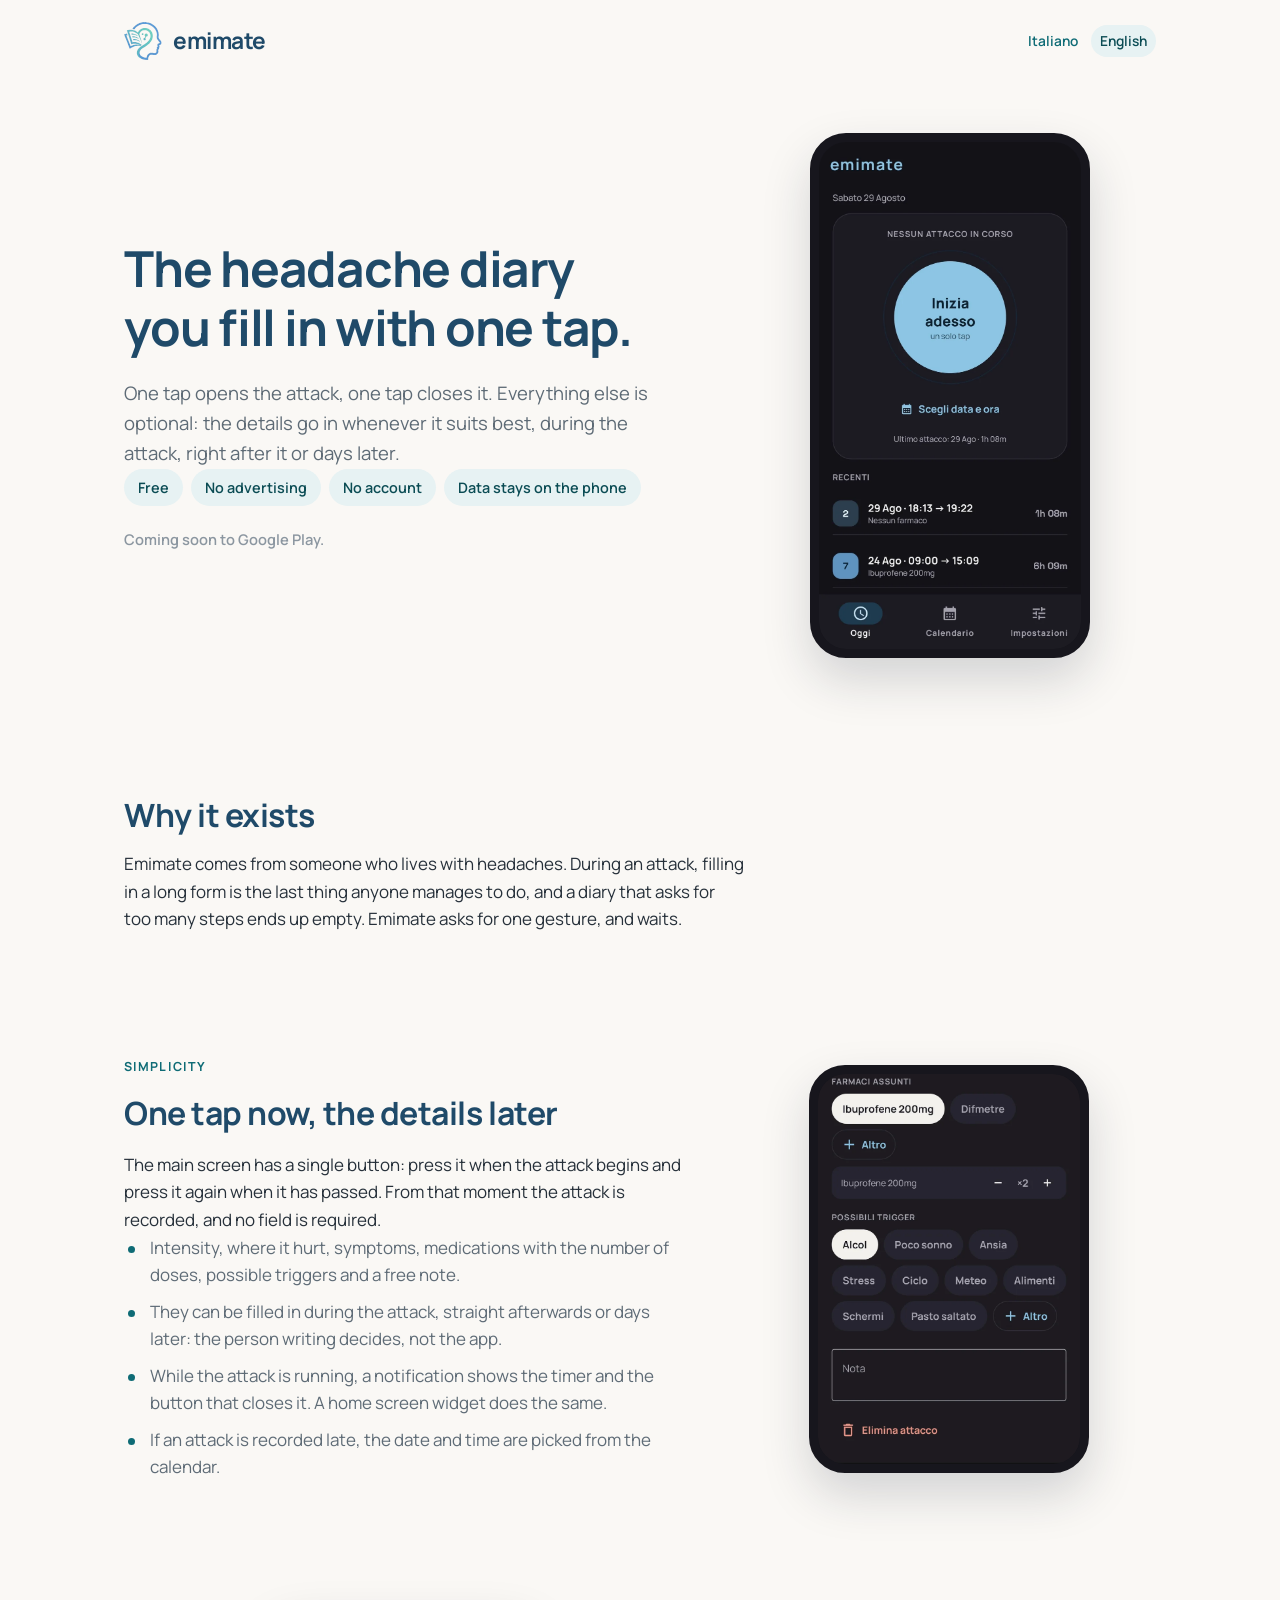
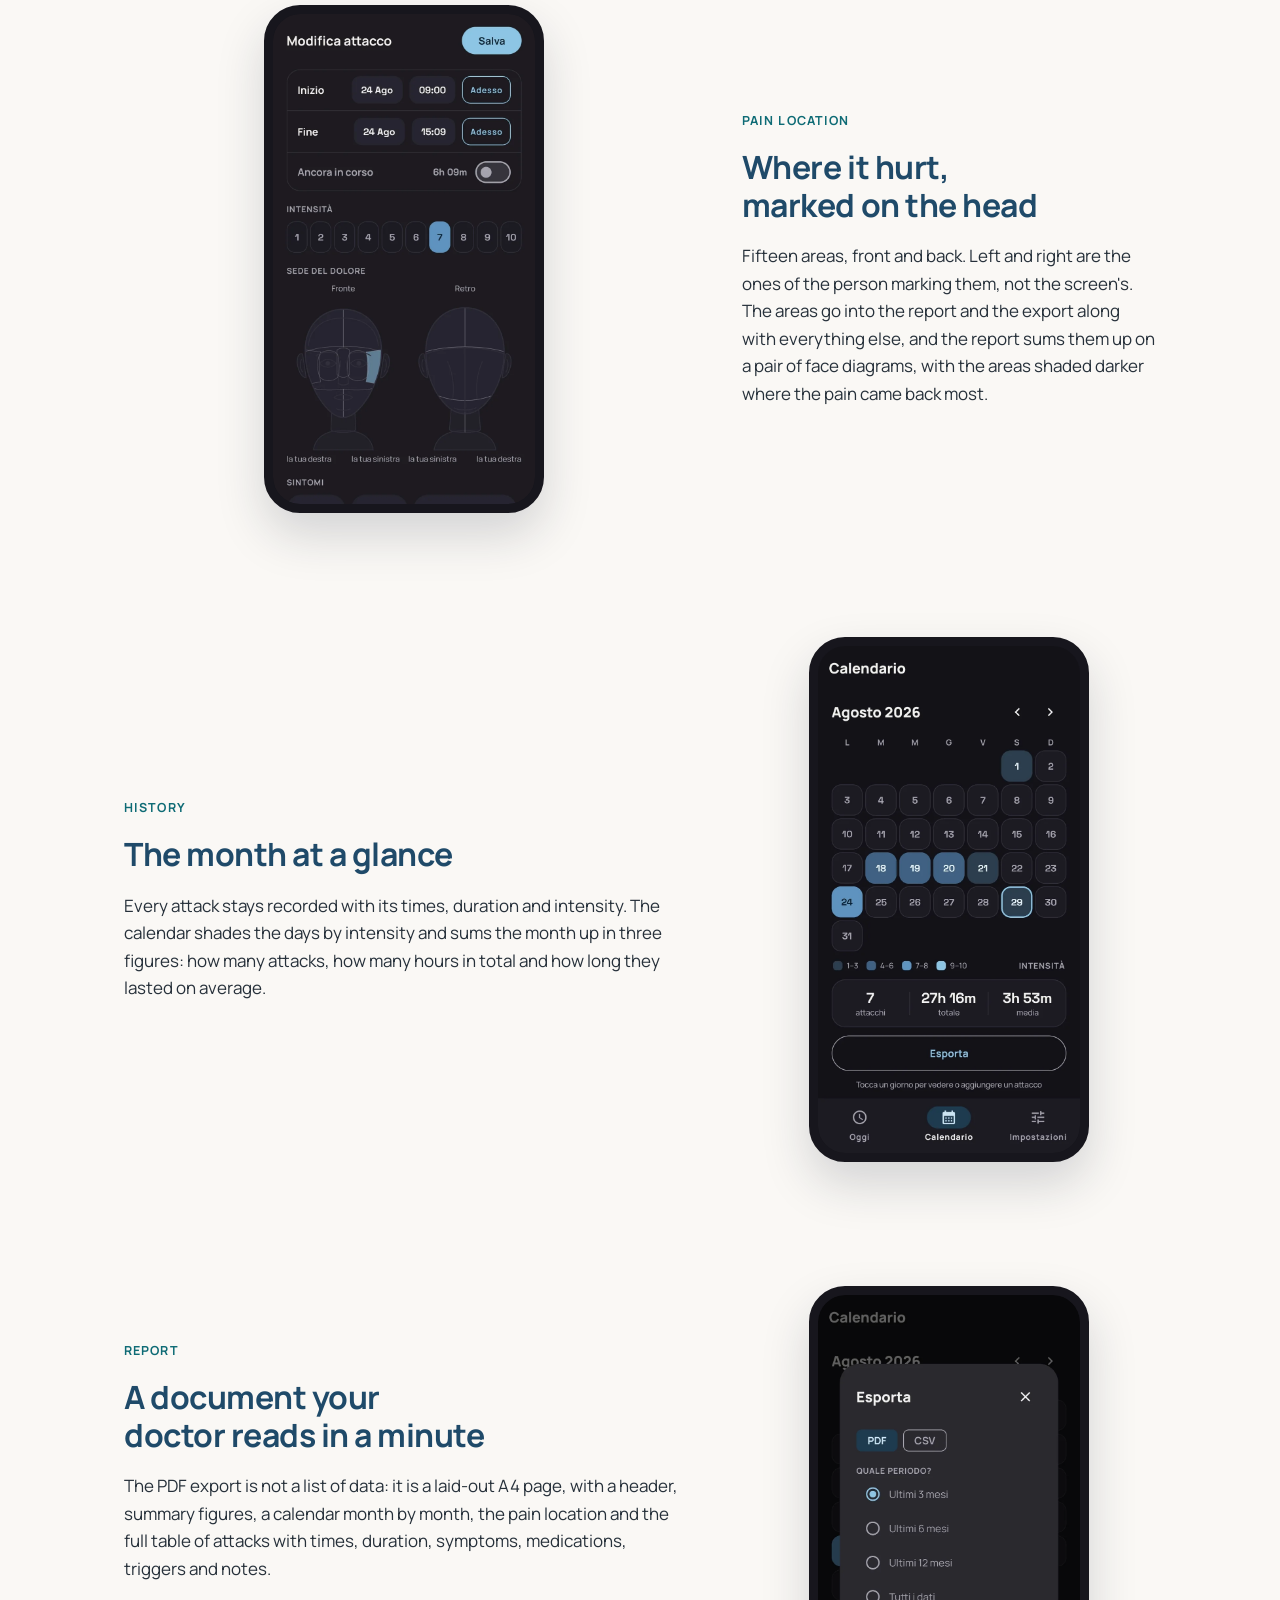
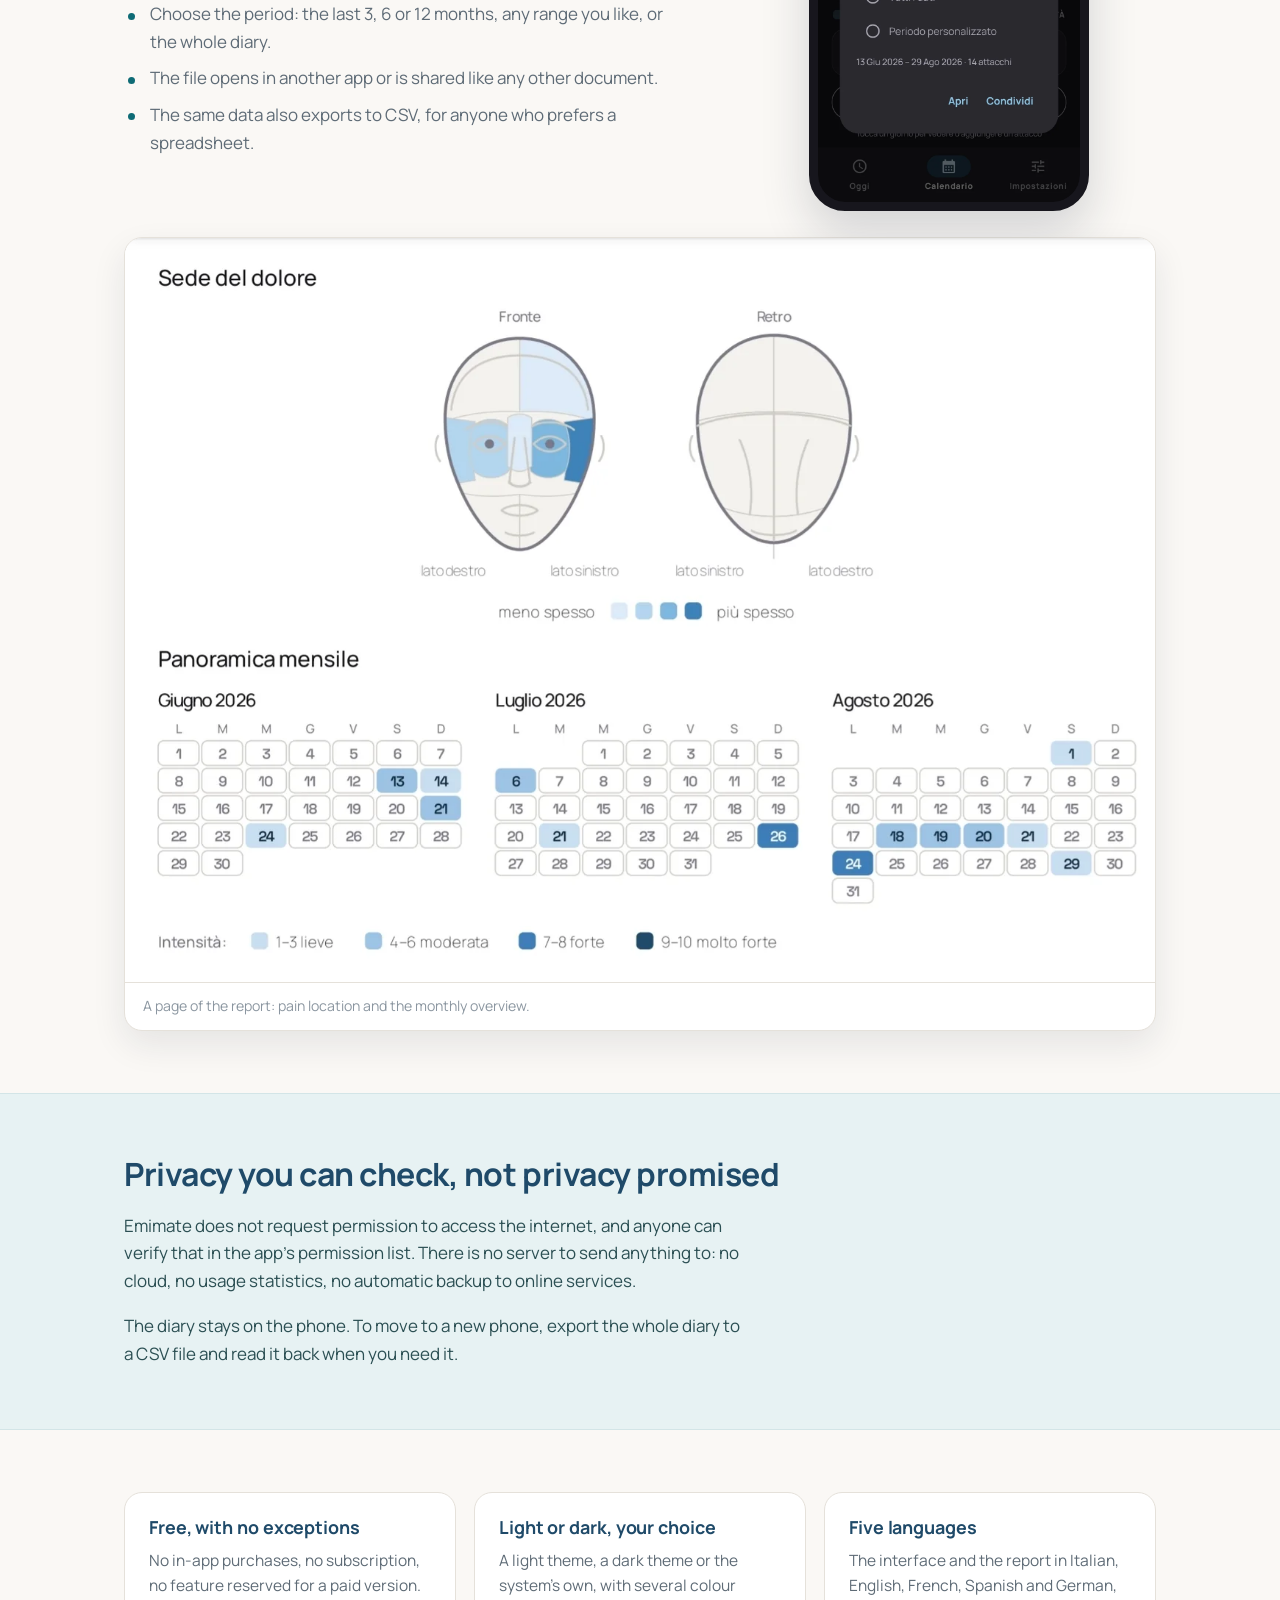
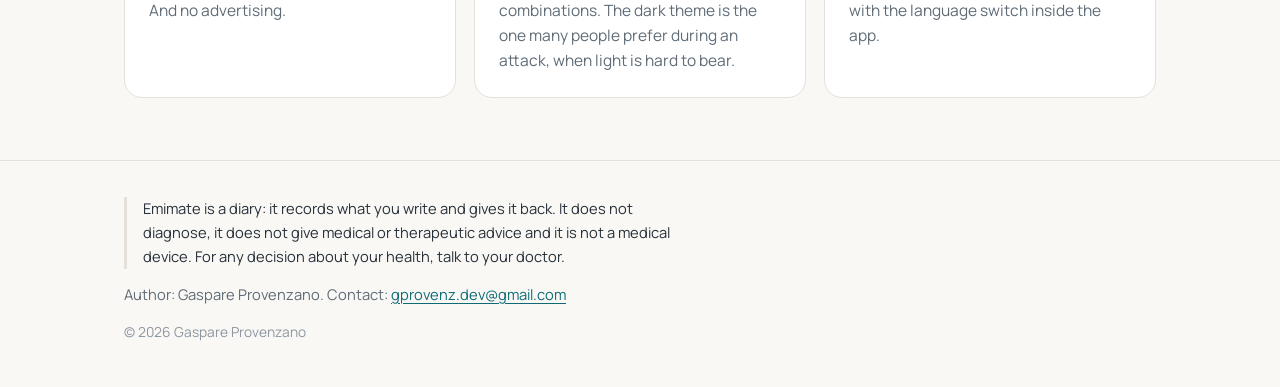
==== en/index.html @ 4ce2f466 "Replace the landing page with a site in two languages One page per language instead of one page carr" ====
<!doctype html>
<html lang="en">
<head>
<meta charset="utf-8">
<meta name="viewport" content="width=device-width, initial-scale=1">
<title>Emimate · Headache diary for Android</title>
<meta name="description" content="Emimate is a headache diary for Android: one tap opens the attack, one tap closes it. A PDF report for your doctor, data that stays on the phone, free and with no advertising.">
<link rel="canonical" href="./">
<link rel="alternate" hreflang="it" href="../">
<link rel="alternate" hreflang="en" href="./">
<link rel="alternate" hreflang="x-default" href="../">
<link rel="icon" href="../logo.svg" type="image/svg+xml">
<link rel="stylesheet" href="../assets/style.css">
<meta property="og:type" content="website">
<meta property="og:title" content="Emimate · Headache diary">
<meta property="og:description" content="One tap opens the attack, one tap closes it. A PDF report for your doctor, data that stays on the phone, free and with no advertising.">
<meta property="og:image" content="../assets/og.png">
<meta property="og:locale" content="en_US">
<meta name="twitter:card" content="summary_large_image">
</head>
<body>

<header class="masthead">
  <div class="wrap">
    <a class="brand" href="./">
      <img src="../logo.svg" alt="" width="38" height="38">
      <span>emimate</span>
    </a>
    <nav class="langs" aria-label="Language">
      <a href="../" hreflang="it">Italiano</a>
      <span aria-current="page">English</span>
    </nav>
  </div>
</header>

<main>

  <section class="hero">
    <div class="wrap">
      <div class="hero-copy">
        <h1>The headache diary you fill in with one tap.</h1>
        <p class="lede">One tap opens the attack, one tap closes it. Everything else is optional:
          the details go in whenever it suits best, during the attack, right after it or days
          later.</p>
        <ul class="claims">
          <li>Free</li>
          <li>No advertising</li>
          <li>No account</li>
          <li>Data stays on the phone</li>
        </ul>
        <p class="soon">Coming soon to Google Play.</p>
      </div>
      <div class="phone">
        <img src="../assets/screens/oggi.webp" width="800" height="1547"
             alt="The main screen of Emimate: a single button, Start now, with the recent attacks listed below it.">
      </div>
    </div>
  </section>

  <section class="plain">
    <div class="wrap">
      <h2>Why it exists</h2>
      <p>Emimate comes from someone who lives with headaches. During an attack, filling in a long
        form is the last thing anyone manages to do, and a diary that asks for too many steps ends
        up empty. Emimate asks for one gesture, and waits.</p>
    </div>
  </section>

  <section class="feature">
    <div class="wrap">
      <div class="feature-copy">
        <p class="eyebrow">Simplicity</p>
        <h2>One tap now, the details later</h2>
        <p>The main screen has a single button: press it when the attack begins and press it again
          when it has passed. From that moment the attack is recorded, and no field is
          required.</p>
        <ul class="points">
          <li>Intensity, where it hurt, symptoms, medications with the number of doses, possible
            triggers and a free note.</li>
          <li>They can be filled in during the attack, straight afterwards or days later: the
            person writing decides, not the app.</li>
          <li>While the attack is running, a notification shows the timer and the button that
            closes it. A home screen widget does the same.</li>
          <li>If an attack is recorded late, the date and time are picked from the calendar.</li>
        </ul>
      </div>
      <div class="phone">
        <img src="../assets/screens/dettagli.webp" width="800" height="1189"
             alt="An attack being edited: the medications taken with the number of doses, the possible triggers and the note field.">
      </div>
    </div>
  </section>

  <section class="feature mirrored">
    <div class="wrap">
      <div class="feature-copy">
        <p class="eyebrow">Pain location</p>
        <h2>Where it hurt, marked on the head</h2>
        <p>Fifteen areas, front and back. Left and right are the ones of the person marking them,
          not the screen's. The areas go into the report and the export along with everything
          else, and the report sums them up on a pair of face diagrams, with the areas shaded darker where the
          pain came back most.</p>
      </div>
      <div class="phone">
        <img src="../assets/screens/sede-dolore.webp" width="800" height="1498"
             alt="An attack being edited, with the intensity scale and the two face diagrams whose areas can be tapped.">
      </div>
    </div>
  </section>

  <section class="feature">
    <div class="wrap">
      <div class="feature-copy">
        <p class="eyebrow">History</p>
        <h2>The month at a glance</h2>
        <p>Every attack stays recorded with its times, duration and intensity. The calendar shades
          the days by intensity and sums the month up in three figures: how many attacks, how many
          hours in total and how long they lasted on average.</p>
      </div>
      <div class="phone">
        <img src="../assets/screens/calendario.webp" width="800" height="1547"
             alt="The monthly calendar in Emimate, with days shaded by intensity and the three summary figures for the month.">
      </div>
    </div>
  </section>

  <section class="report">
    <div class="wrap">
      <div class="split">
        <div class="report-copy">
          <p class="eyebrow">Report</p>
          <h2>A document your doctor reads in a minute</h2>
          <p>The PDF export is not a list of data: it is a laid-out A4 page, with a header,
            summary figures, a calendar month by month, the pain location and the full table of
            attacks with times, duration, symptoms, medications, triggers and notes.</p>
          <ul class="points">
            <li>Choose the period: the last 3, 6 or 12 months, any range you like, or the whole
              diary.</li>
            <li>The file opens in another app or is shared like any other document.</li>
            <li>The same data also exports to CSV, for anyone who prefers a spreadsheet.</li>
          </ul>
        </div>
        <div class="phone">
          <img src="../assets/screens/esporta.webp" width="800" height="1547"
               alt="The export dialog: PDF or CSV, the choice of period, and the commands to open or share the file.">
        </div>
      </div>
      <figure>
        <img src="../assets/screens/report.webp" width="1400" height="1012" loading="lazy"
             alt="A page of the PDF report: the two face diagrams showing where the pain was, and the monthly overview with days shaded by intensity.">
        <figcaption>A page of the report: pain location and the monthly overview.</figcaption>
      </figure>
    </div>
  </section>

  <section class="band">
    <div class="wrap">
      <h2>Privacy you can check, not privacy promised</h2>
      <p>Emimate does not request permission to access the internet, and anyone can verify that in
        the app's permission list. There is no server to send anything to: no cloud, no usage
        statistics, no automatic backup to online services.</p>
      <p>The diary stays on the phone. To move to a new phone, export the whole diary to a CSV
        file and read it back when you need it.</p>
    </div>
  </section>

  <section>
    <div class="wrap">
      <div class="cards">
        <article class="card">
          <h3>Free, with no exceptions</h3>
          <p>No in-app purchases, no subscription, no feature reserved for a paid version. And no
            advertising.</p>
        </article>
        <article class="card">
          <h3>Light or dark, your choice</h3>
          <p>A light theme, a dark theme or the system's own, with several colour
            combinations. The dark theme is the one many people prefer during an attack, when
            light is hard to bear.</p>
        </article>
        <article class="card">
          <h3>Five languages</h3>
          <p>The interface and the report in Italian, English, French, Spanish and German, with
            the language switch inside the app.</p>
        </article>
      </div>
    </div>
  </section>

</main>

<footer>
  <div class="wrap">
    <p class="disclaimer">Emimate is a diary: it records what you write and gives it back. It does
      not diagnose, it does not give medical or therapeutic advice and it is not a medical device. For any
      decision about your health, talk to your doctor.</p>
    <p>Author: Gaspare Provenzano. Contact:
      <a href="mailto:gprovenz.dev@gmail.com">gprovenz.dev@gmail.com</a></p>
    <p class="copyright">© 2026 Gaspare Provenzano</p>
  </div>
</footer>

</body>
</html>
---- assets/style.css ----
/*
 * Emimate promotional site.
 *
 * One stylesheet for both languages. No framework and no build step: the page is served as it
 * is written, and every byte it loads comes from this site. Manrope is self-hosted rather than
 * pulled from Google Fonts, because a page whose main claim is that nothing leaves the device
 * cannot hand every visitor's address to a third party to render its own headings.
 *
 * Colours are the app's own: the ink is sampled from the wordmark, the accent is the teal the
 * app uses for actions.
 */

@font-face {
  font-family: 'Manrope';
  src: url('manrope.woff2') format('woff2-variations');
  font-weight: 400 800;
  font-display: swap;
}

:root {
  color-scheme: light;

  --ink: #1f4a69;
  --text: #26303a;
  --muted: #5e6b76;
  --faint: #8b96a0;

  --accent: #0e6b75;
  --accent-deep: #0b4c54;
  --accent-tint: #e7f2f3;

  --bg: #faf8f5;
  --surface: #ffffff;
  --line: #e5e1da;

  --measure: 62ch;
  --page: 1080px;
  --radius: 18px;
}

*,
*::before,
*::after {
  box-sizing: border-box;
}

html {
  -webkit-text-size-adjust: 100%;
}

body {
  margin: 0;
  background: var(--bg);
  color: var(--text);
  font-family: 'Manrope', system-ui, -apple-system, 'Segoe UI', Roboto, sans-serif;
  font-size: 17px;
  line-height: 1.62;
  -webkit-font-smoothing: antialiased;
}

h1,
h2,
h3 {
  color: var(--ink);
  line-height: 1.18;
  letter-spacing: -0.015em;
  font-weight: 700;
  margin: 0;
  text-wrap: balance;
}

h1 {
  font-size: clamp(2rem, 1.35rem + 2.6vw, 3.1rem);
  letter-spacing: -0.025em;
}

h2 {
  font-size: clamp(1.5rem, 1.2rem + 1.2vw, 2rem);
}

h3 {
  font-size: 1.12rem;
  letter-spacing: -0.005em;
}

p {
  margin: 0;
  max-width: var(--measure);
}

a {
  color: var(--accent);
  text-underline-offset: 0.18em;
  text-decoration-thickness: from-font;
}

a:hover {
  color: var(--accent-deep);
}

:focus-visible {
  outline: 2px solid var(--accent);
  outline-offset: 3px;
  border-radius: 4px;
}

img {
  max-width: 100%;
  height: auto;
  display: block;
}

.wrap {
  width: 100%;
  max-width: var(--page);
  margin-inline: auto;
  padding-inline: 24px;
}

/* Header ------------------------------------------------------------------ */

.masthead {
  padding-block: 22px;
}

.masthead .wrap {
  display: flex;
  align-items: center;
  justify-content: space-between;
  gap: 16px;
}

.brand {
  display: flex;
  align-items: center;
  gap: 11px;
  text-decoration: none;
  color: var(--ink);
}

.brand img {
  width: 38px;
  height: 38px;
}

.brand span {
  font-size: 1.42rem;
  font-weight: 700;
  letter-spacing: -0.02em;
}

.langs {
  display: flex;
  align-items: center;
  gap: 4px;
  font-size: 0.86rem;
  font-weight: 600;
  color: var(--faint);
}

.langs a,
.langs span[aria-current] {
  padding: 5px 9px;
  border-radius: 999px;
  text-decoration: none;
}

.langs span[aria-current] {
  background: var(--accent-tint);
  color: var(--accent-deep);
}

/* Hero -------------------------------------------------------------------- */

.hero {
  padding-block: clamp(28px, 4vw, 56px) clamp(40px, 6vw, 78px);
}

.hero .wrap {
  display: grid;
  gap: clamp(32px, 5vw, 64px);
  grid-template-columns: 1fr;
  align-items: center;
}

.hero-copy > * + * {
  margin-top: 22px;
}

.lede {
  font-size: 1.16rem;
  color: var(--muted);
}

.claims {
  display: flex;
  flex-wrap: wrap;
  gap: 8px;
  padding: 0;
  margin: 0;
  list-style: none;
}

.claims li {
  font-size: 0.9rem;
  font-weight: 600;
  color: var(--accent-deep);
  background: var(--accent-tint);
  border-radius: 999px;
  padding: 7px 14px;
}

.soon {
  font-size: 0.92rem;
  color: var(--faint);
  font-weight: 600;
}

/* Sections ---------------------------------------------------------------- */

section {
  padding-block: clamp(38px, 5vw, 62px);
}

.plain .wrap > * + * {
  margin-top: 16px;
}

.feature .wrap {
  display: grid;
  gap: clamp(28px, 4.5vw, 60px);
  grid-template-columns: 1fr;
  align-items: center;
}

.feature-copy > * + * {
  margin-top: 18px;
}

.eyebrow {
  font-size: 0.78rem;
  font-weight: 700;
  letter-spacing: 0.09em;
  text-transform: uppercase;
  color: var(--accent);
}

.points {
  margin: 0;
  padding: 0;
  list-style: none;
  max-width: var(--measure);
}

.points li {
  position: relative;
  padding-left: 26px;
  color: var(--muted);
}

.points li + li {
  margin-top: 9px;
}

.points li::before {
  content: '';
  position: absolute;
  left: 4px;
  top: 0.72em;
  width: 7px;
  height: 7px;
  border-radius: 50%;
  background: var(--accent);
}

/* The phone captures are flat images; the frame belongs to the page, not to the file. */
.phone {
  margin: 0;
  justify-self: center;
  width: min(280px, 74vw);
  border: 9px solid #17161d;
  border-radius: 36px;
  overflow: hidden;
  background: #17161d;
  box-shadow: 0 22px 48px rgba(24, 38, 51, 0.17);
}

.phone img {
  border-radius: 27px;
}

/* Report ------------------------------------------------------------------ */

.report .wrap > * + * {
  margin-top: 26px;
}

.report .split {
  display: grid;
  gap: clamp(28px, 4.5vw, 60px);
  grid-template-columns: 1fr;
  align-items: center;
}

.report .split > * + * {
  margin-top: 0;
}

.report-copy > * + * {
  margin-top: 18px;
}

.report figure {
  margin: 0;
  border: 1px solid var(--line);
  border-radius: var(--radius);
  overflow: hidden;
  background: var(--surface);
  box-shadow: 0 14px 34px rgba(24, 38, 51, 0.09);
}

.report figcaption {
  font-size: 0.88rem;
  color: var(--faint);
  padding: 12px 18px;
  border-top: 1px solid var(--line);
}

/* Privacy band ------------------------------------------------------------ */

.band {
  background: var(--accent-tint);
  border-block: 1px solid #d3e5e7;
}

.band .wrap > * + * {
  margin-top: 18px;
}

.band p {
  color: #2b4f53;
}

/* Cards ------------------------------------------------------------------- */

.cards {
  display: grid;
  gap: 18px;
  grid-template-columns: 1fr;
}

.card {
  background: var(--surface);
  border: 1px solid var(--line);
  border-radius: var(--radius);
  padding: 24px;
}

.card h3 {
  margin-bottom: 9px;
}

.card p {
  color: var(--muted);
  font-size: 0.97rem;
}

/* Footer ------------------------------------------------------------------ */

footer {
  border-top: 1px solid var(--line);
  padding-block: 36px 44px;
  font-size: 0.92rem;
  color: var(--muted);
}

footer .wrap > * + * {
  margin-top: 14px;
}

.disclaimer {
  max-width: var(--measure);
  border-left: 3px solid var(--line);
  padding-left: 16px;
  color: var(--text);
}

.copyright {
  color: var(--faint);
  font-size: 0.86rem;
}

/* Two columns once there is room for them -------------------------------- */

@media (min-width: 760px) {
  .hero .wrap,
  .feature .wrap {
    grid-template-columns: 1.15fr 0.85fr;
  }

  /* Alternating sides keep the eye moving down the page. The class is explicit rather than
   * nth-of-type, which would count every section on the page and flip the wrong ones. */
  .feature.mirrored .feature-copy {
    order: 2;
  }

  .report .split {
    grid-template-columns: 1.15fr 0.85fr;
  }

  .cards {
    grid-template-columns: repeat(3, 1fr);
  }
}

@media (prefers-reduced-motion: no-preference) {
  html {
    scroll-behavior: smooth;
  }
}
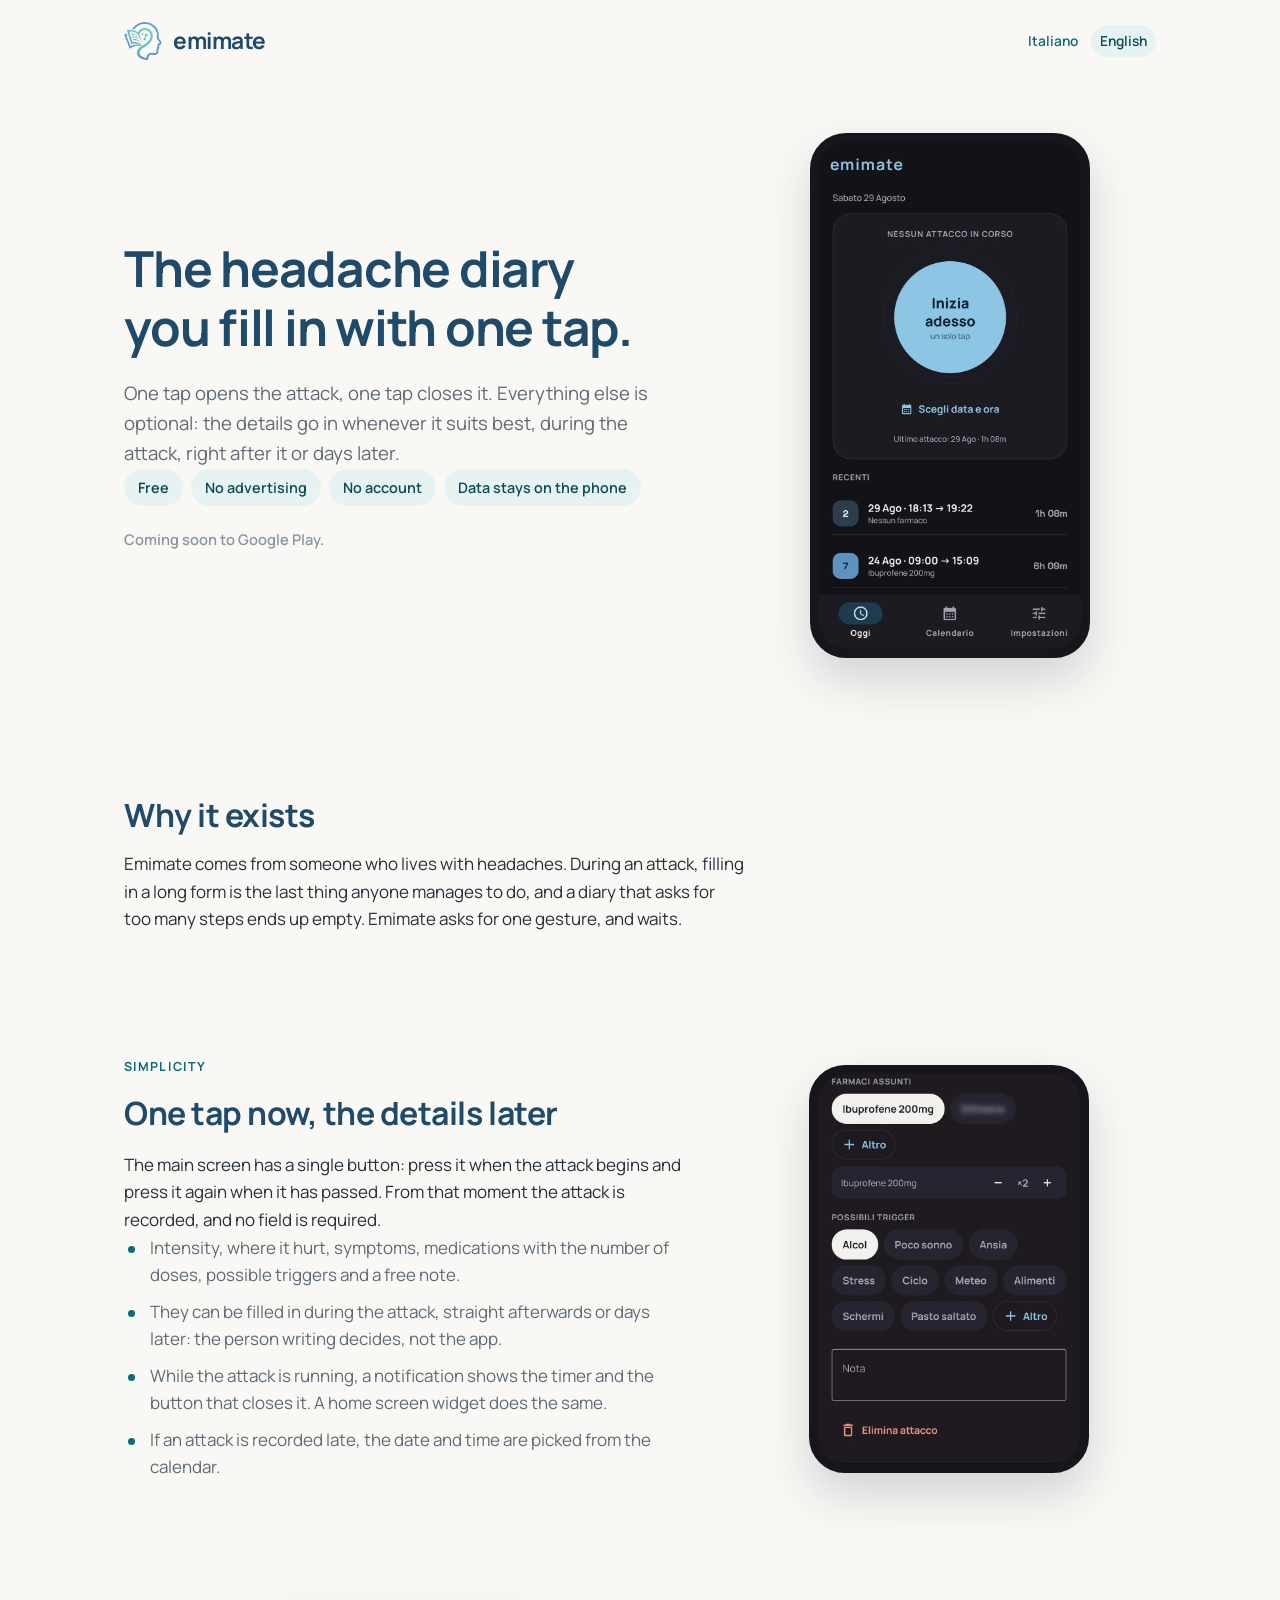
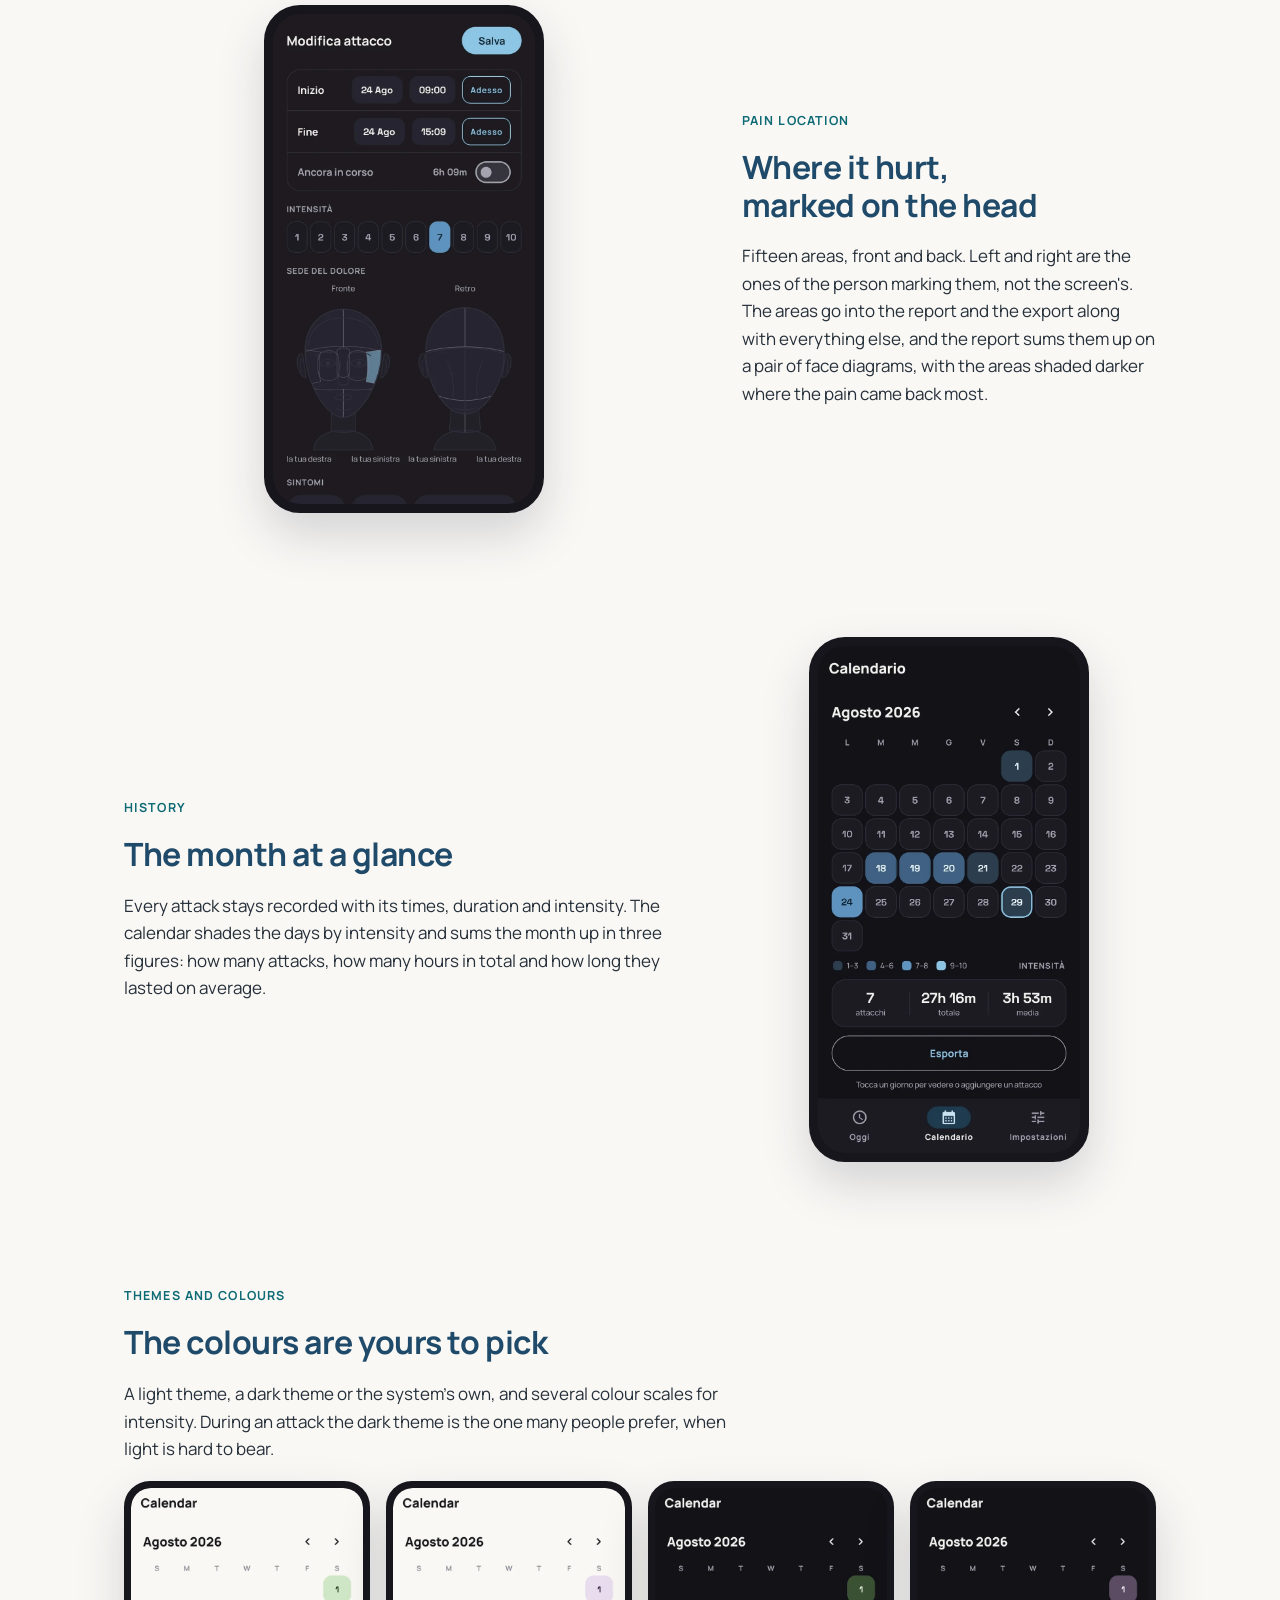
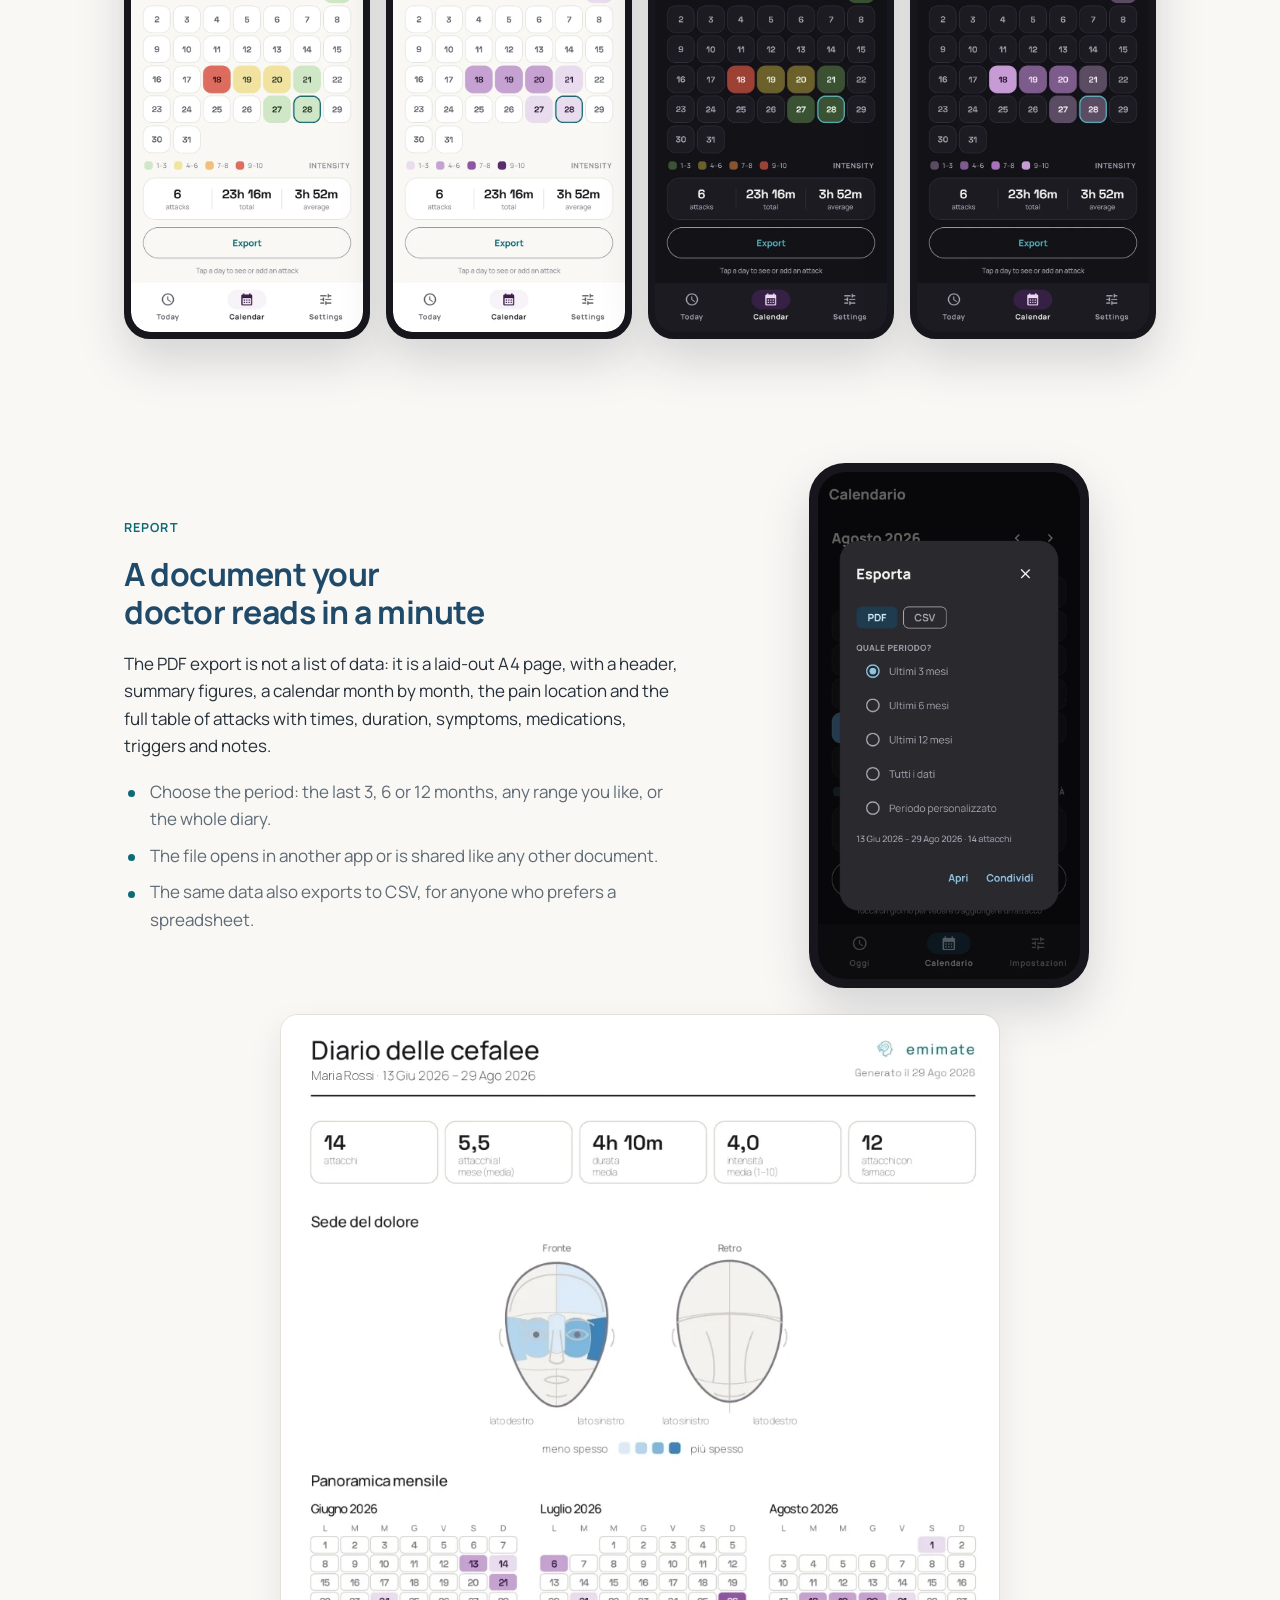
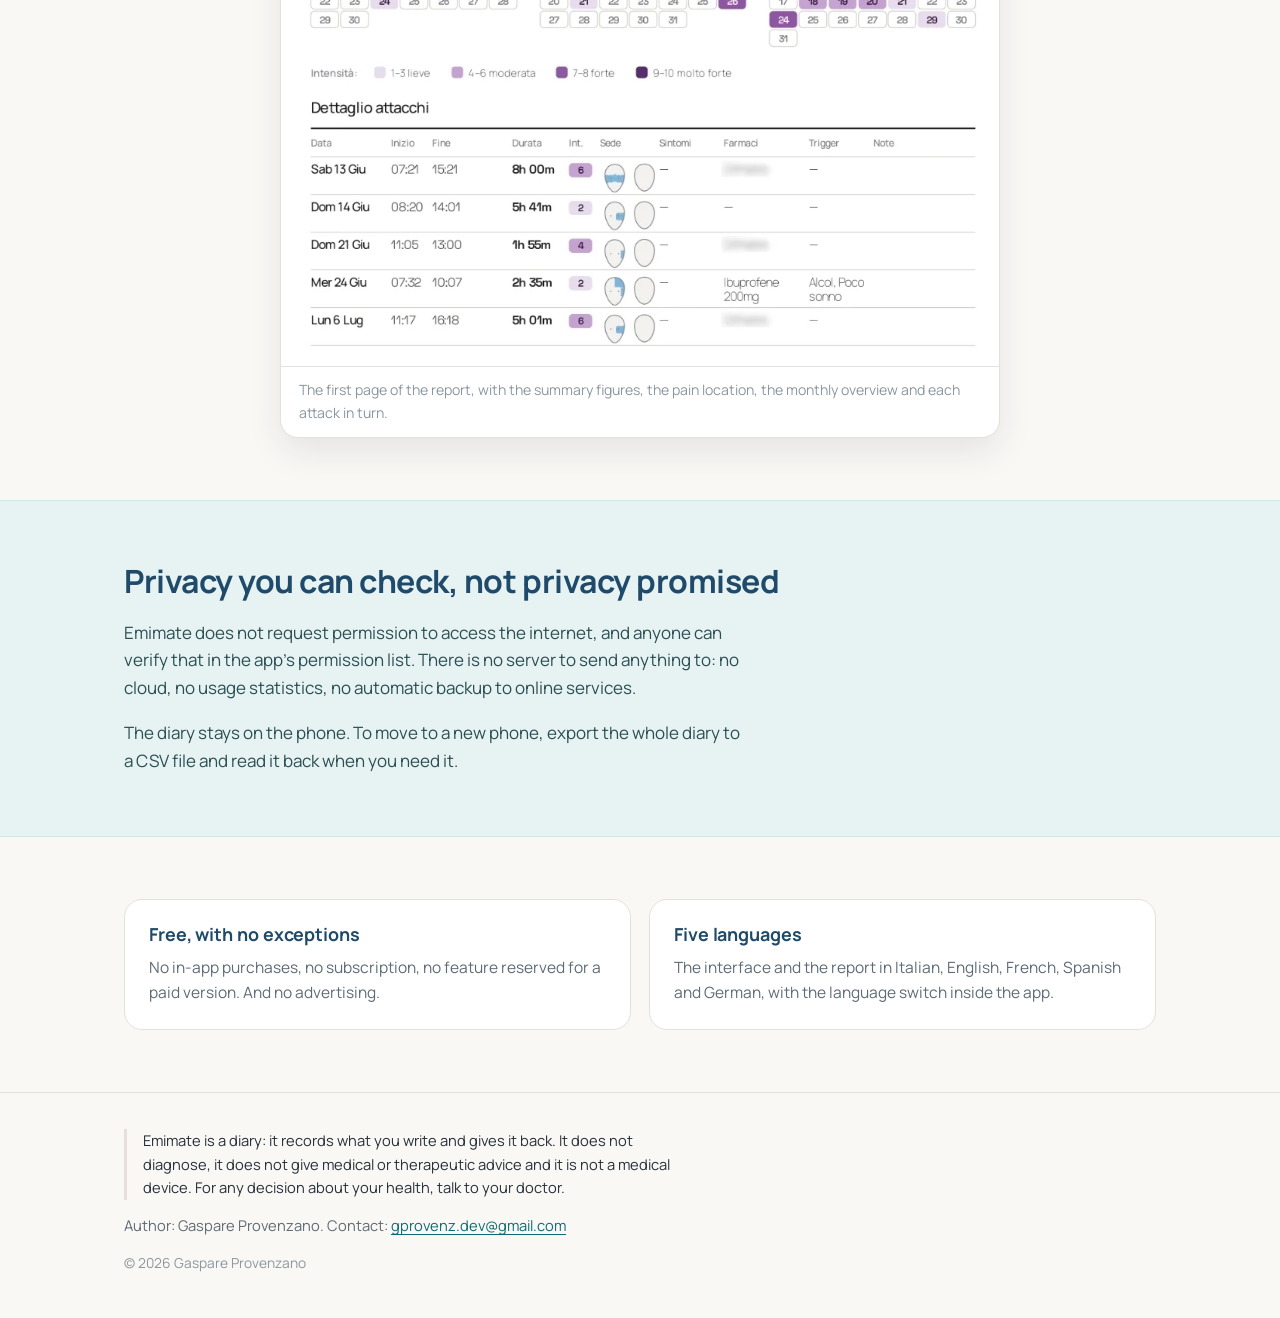
==== commit ba870871: "Show the themes and colours, and the whole report page The page claimed in a card that the themes an" ====
--- a/en/index.html
+++ b/en/index.html
@@ -124,6 +124,26 @@
     </div>
   </section>
 
+  <section class="colours">
+    <div class="wrap">
+      <p class="eyebrow">Themes and colours</p>
+      <h2>The colours are yours to pick</h2>
+      <p>A light theme, a dark theme or the system's own, and several colour scales for
+        intensity. During an attack the dark theme is the one many people prefer, when light is
+        hard to bear.</p>
+      <div class="gallery">
+        <div class="phone"><img src="../assets/screens/chiaro-verderosso.webp" width="640" height="1227" loading="lazy"
+          alt="The calendar in the light theme, with the intensity scale running from green to red."></div>
+        <div class="phone"><img src="../assets/screens/chiaro-viola.webp" width="640" height="1227" loading="lazy"
+          alt="The same calendar in the light theme, with the intensity scale in shades of purple."></div>
+        <div class="phone"><img src="../assets/screens/scuro-verderosso.webp" width="640" height="1227" loading="lazy"
+          alt="The calendar in the dark theme, with the intensity scale running from green to red."></div>
+        <div class="phone"><img src="../assets/screens/scuro-viola.webp" width="640" height="1227" loading="lazy"
+          alt="The same calendar in the dark theme, with the intensity scale in shades of purple."></div>
+      </div>
+    </div>
+  </section>
+
   <section class="report">
     <div class="wrap">
       <div class="split">
@@ -146,9 +166,9 @@
         </div>
       </div>
       <figure>
-        <img src="../assets/screens/report.webp" width="1400" height="1012" loading="lazy"
-             alt="A page of the PDF report: the two face diagrams showing where the pain was, and the monthly overview with days shaded by intensity.">
-        <figcaption>A page of the report: pain location and the monthly overview.</figcaption>
+        <img src="../assets/screens/report.webp" width="926" height="1227" loading="lazy"
+             alt="The first page of the PDF report: the header, five summary figures, the pain location on the two face diagrams, the monthly overview and the table of attacks.">
+        <figcaption>The first page of the report, with the summary figures, the pain location, the monthly overview and each attack in turn.</figcaption>
       </figure>
     </div>
   </section>
@@ -171,12 +191,6 @@
           <h3>Free, with no exceptions</h3>
           <p>No in-app purchases, no subscription, no feature reserved for a paid version. And no
             advertising.</p>
-        </article>
-        <article class="card">
-          <h3>Light or dark, your choice</h3>
-          <p>A light theme, a dark theme or the system's own, with several colour
-            combinations. The dark theme is the one many people prefer during an attack, when
-            light is hard to bear.</p>
         </article>
         <article class="card">
           <h3>Five languages</h3>
--- a/assets/style.css
+++ b/assets/style.css
@@ -311,7 +311,9 @@
 }
 
 .report figure {
-  margin: 0;
+  margin-inline: auto;
+  margin-block: 0;
+  max-width: 720px;
   border: 1px solid var(--line);
   border-radius: var(--radius);
   overflow: hidden;
@@ -326,6 +328,30 @@
   border-top: 1px solid var(--line);
 }
 
+/* Colour gallery --------------------------------------------------------- */
+
+.colours .wrap > * + * {
+  margin-top: 18px;
+}
+
+.gallery {
+  display: grid;
+  gap: 16px;
+  grid-template-columns: repeat(2, 1fr);
+  margin-top: 30px;
+}
+
+/* The frames shrink to the cell: the shared .phone width would overflow four across. */
+.gallery .phone {
+  width: 100%;
+  border-width: 7px;
+  border-radius: 26px;
+}
+
+.gallery .phone img {
+  border-radius: 20px;
+}
+
 /* Privacy band ------------------------------------------------------------ */
 
 .band {
@@ -409,7 +435,11 @@
   }
 
   .cards {
-    grid-template-columns: repeat(3, 1fr);
+    grid-template-columns: repeat(auto-fit, minmax(240px, 1fr));
+  }
+
+  .gallery {
+    grid-template-columns: repeat(4, 1fr);
   }
 }
 
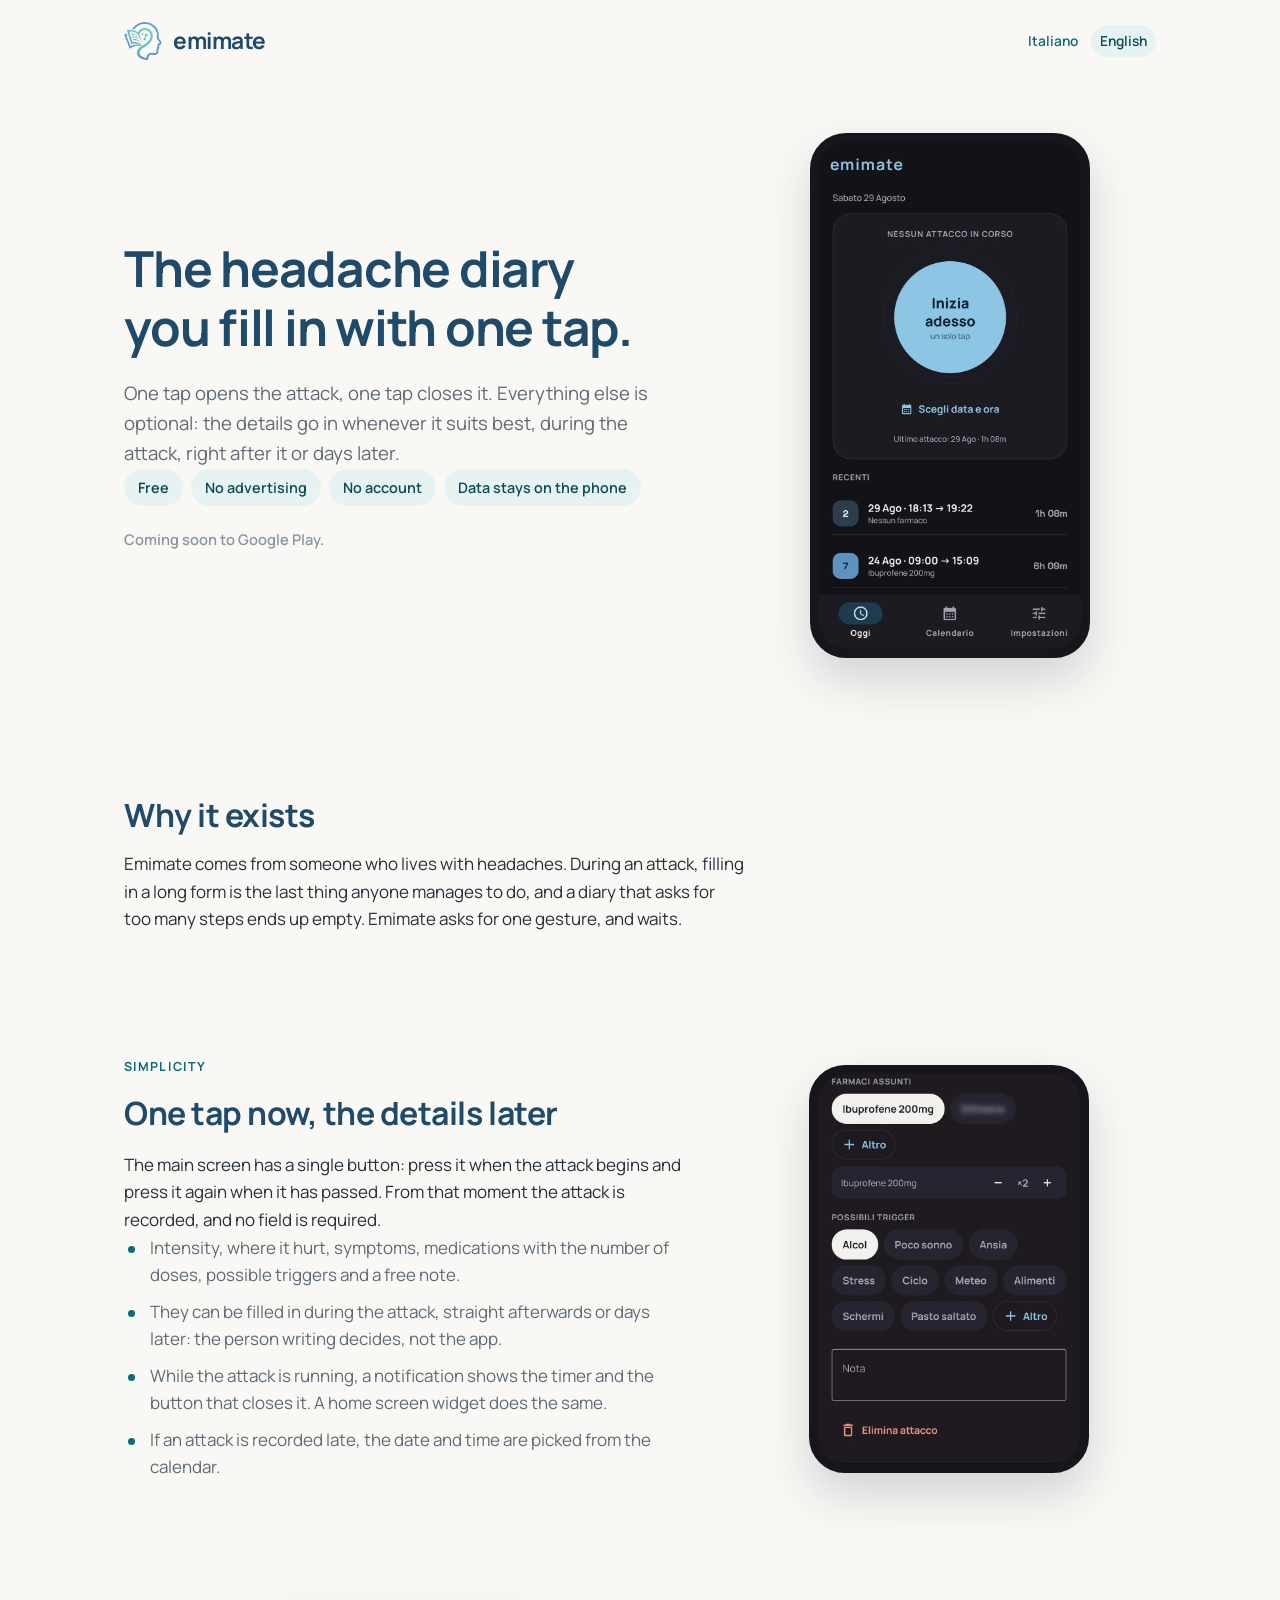
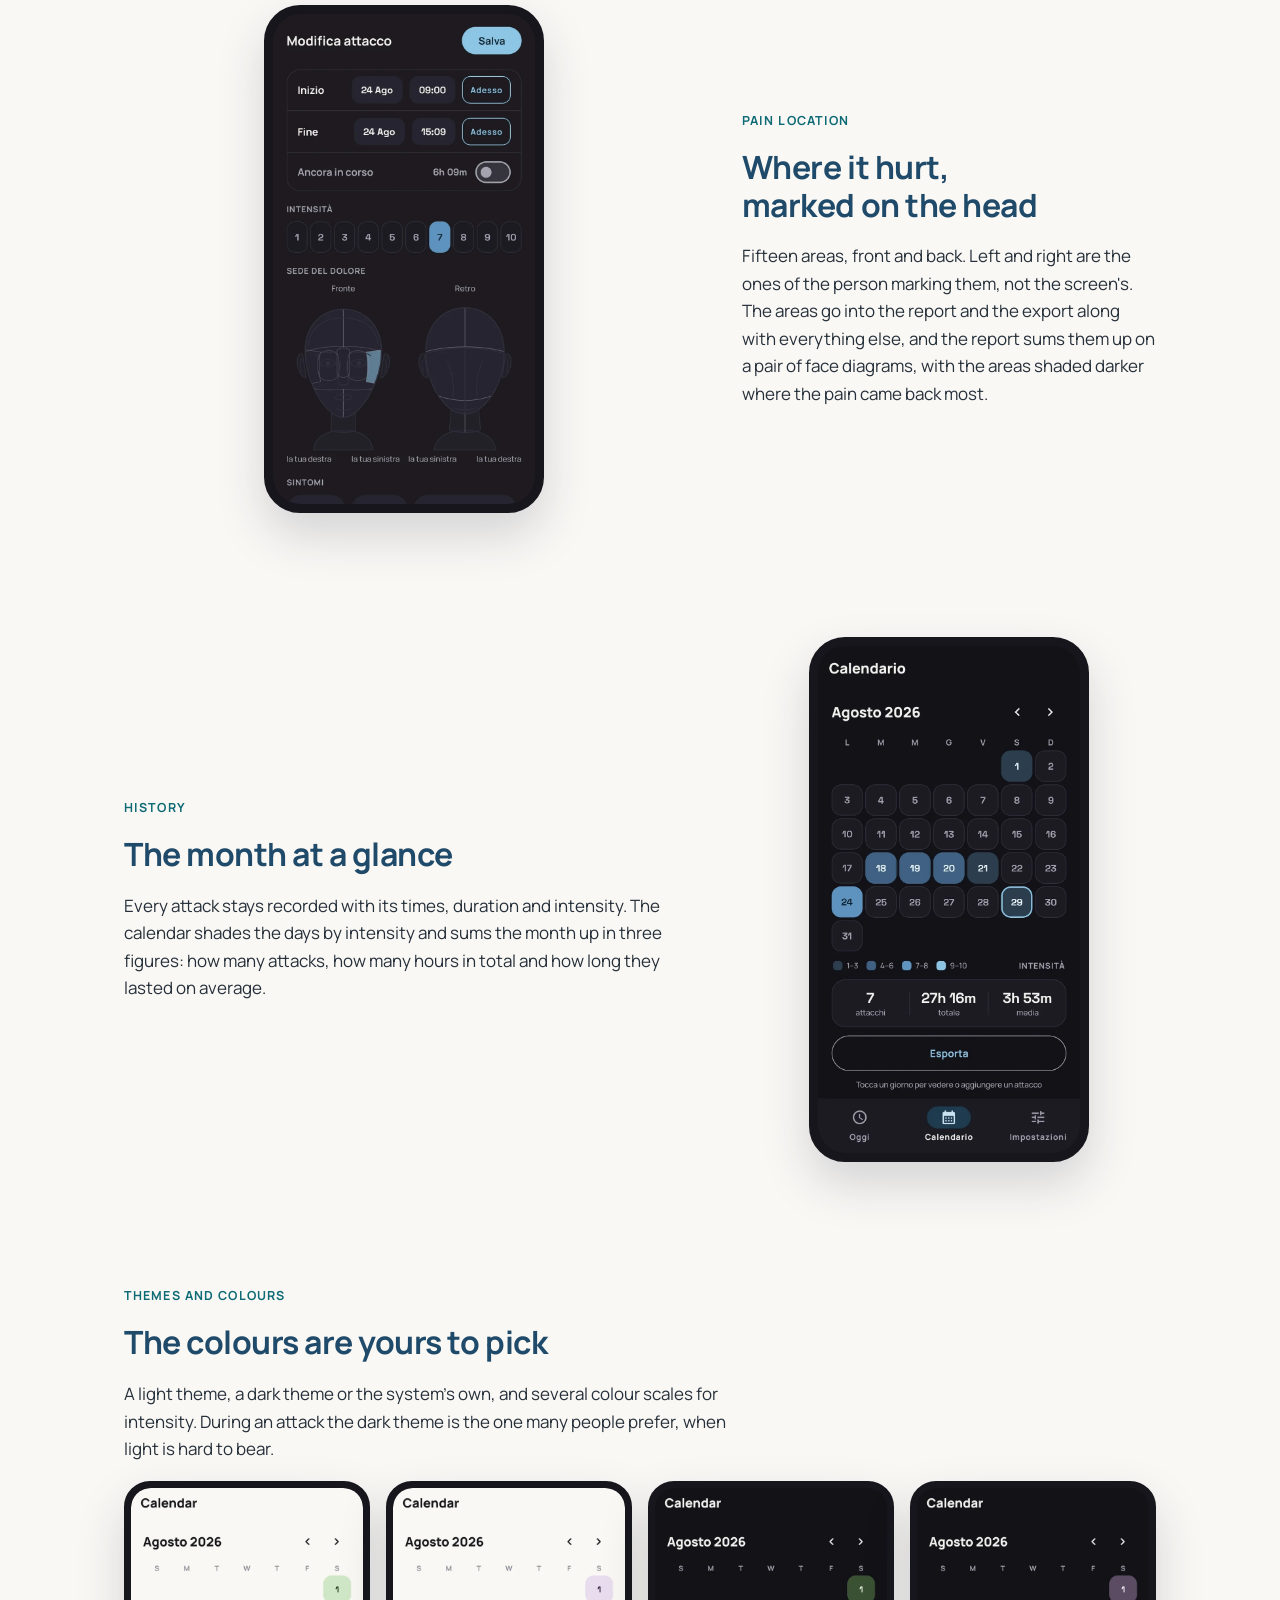
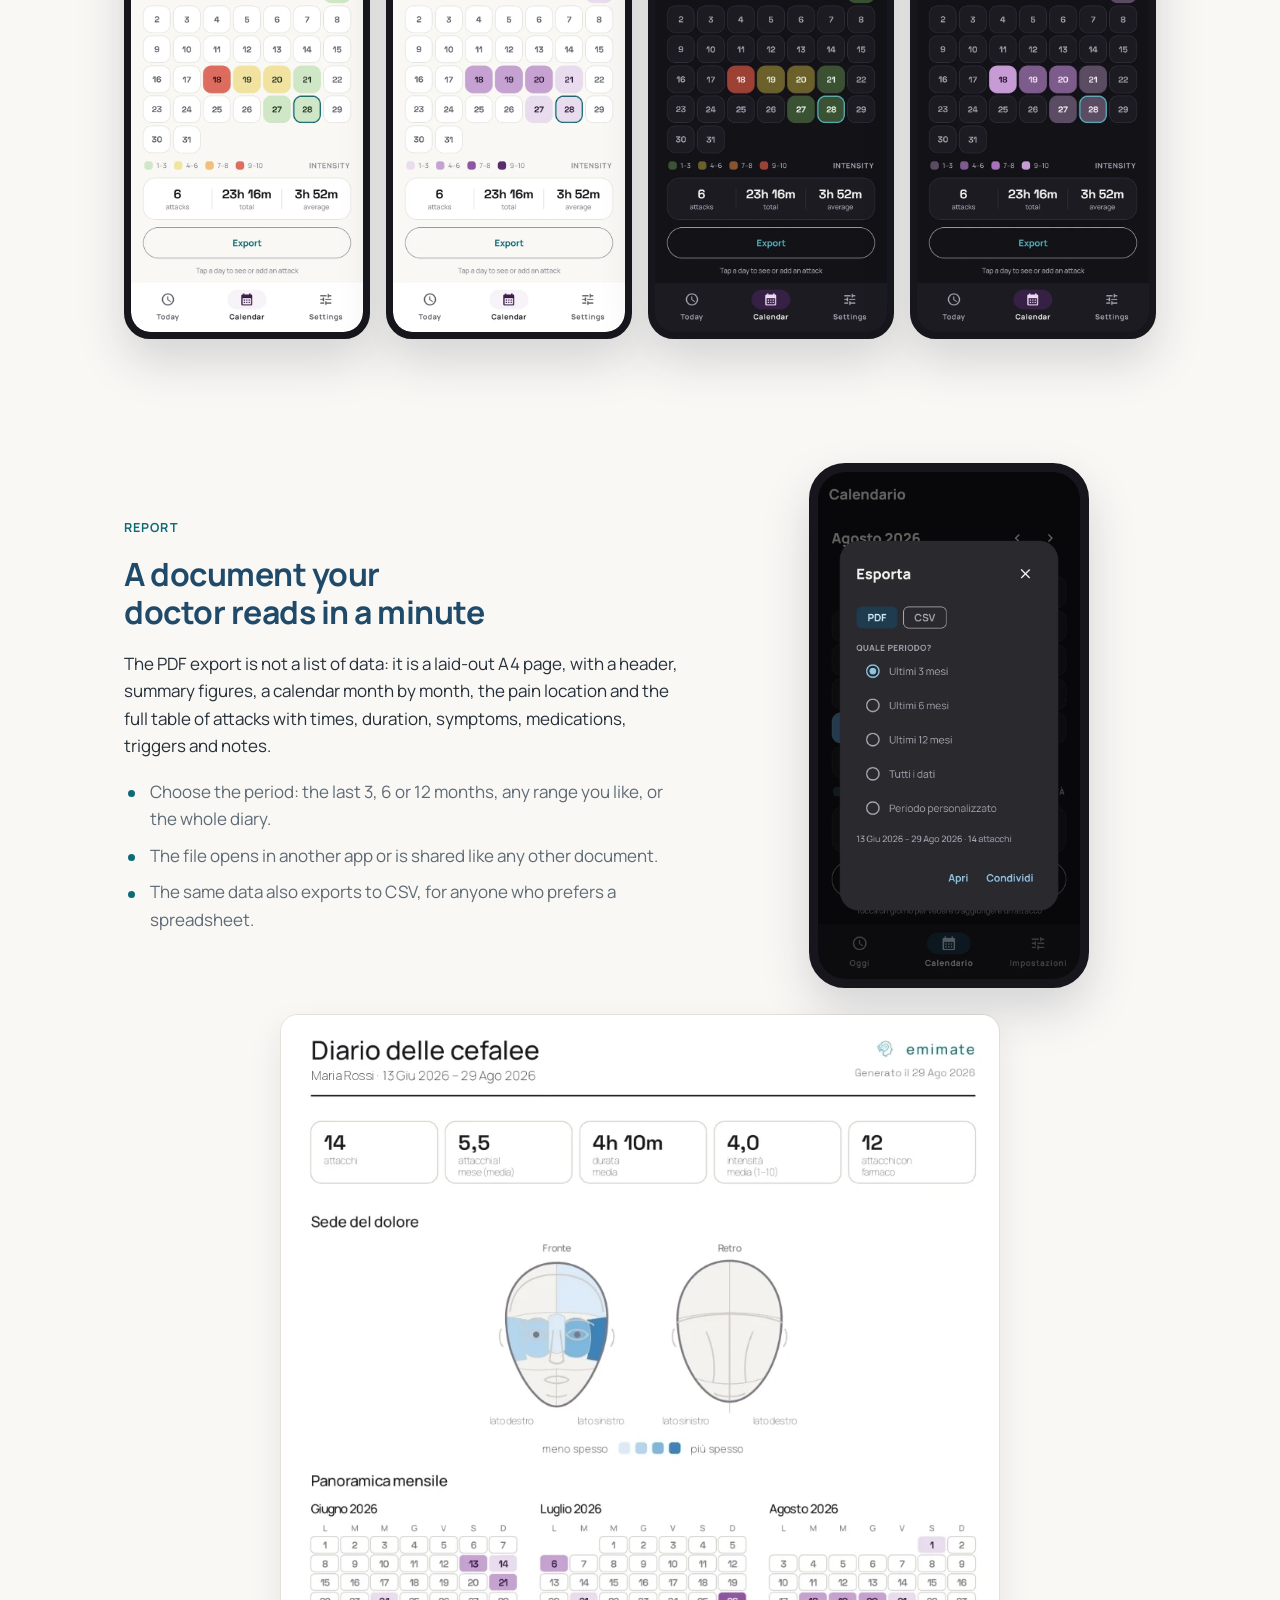
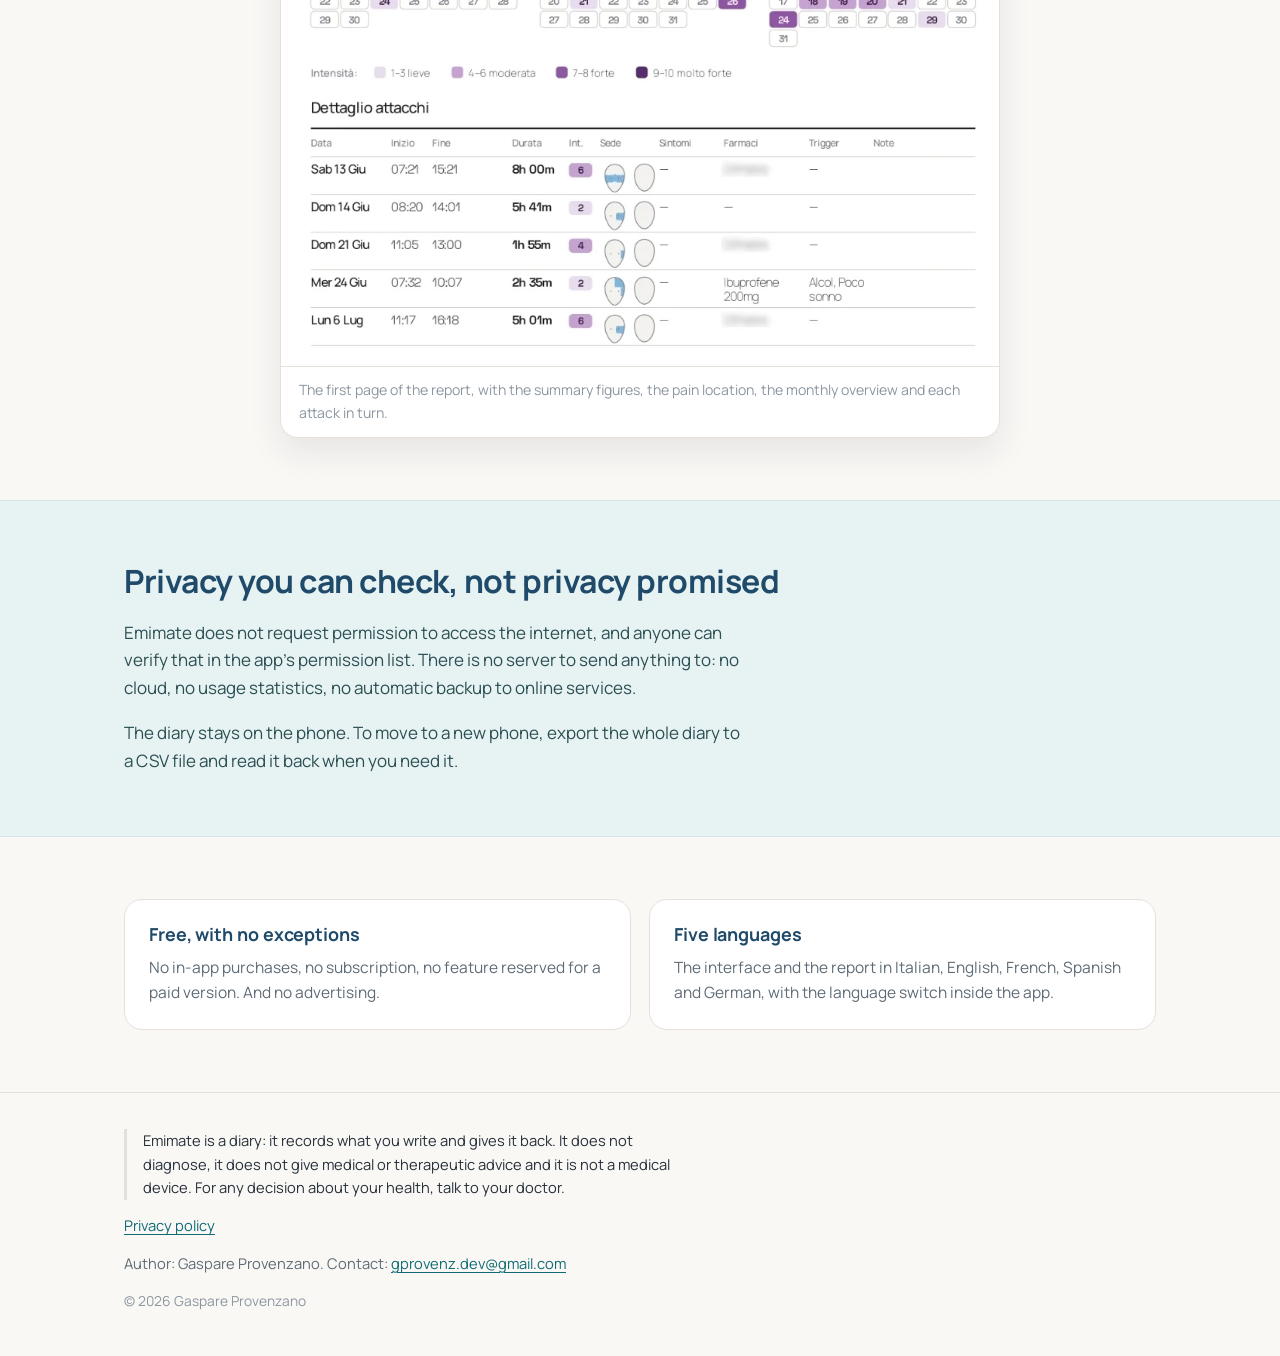
==== commit 664f61d7: "Link the privacy policy from both footers Each language points at its own half of the policy: the It" ====
--- a/en/index.html
+++ b/en/index.html
@@ -208,6 +208,7 @@
     <p class="disclaimer">Emimate is a diary: it records what you write and gives it back. It does
       not diagnose, it does not give medical or therapeutic advice and it is not a medical device. For any
       decision about your health, talk to your doctor.</p>
+    <p><a href="../privacy.html">Privacy policy</a></p>
     <p>Author: Gaspare Provenzano. Contact:
       <a href="mailto:gprovenz.dev@gmail.com">gprovenz.dev@gmail.com</a></p>
     <p class="copyright">© 2026 Gaspare Provenzano</p>
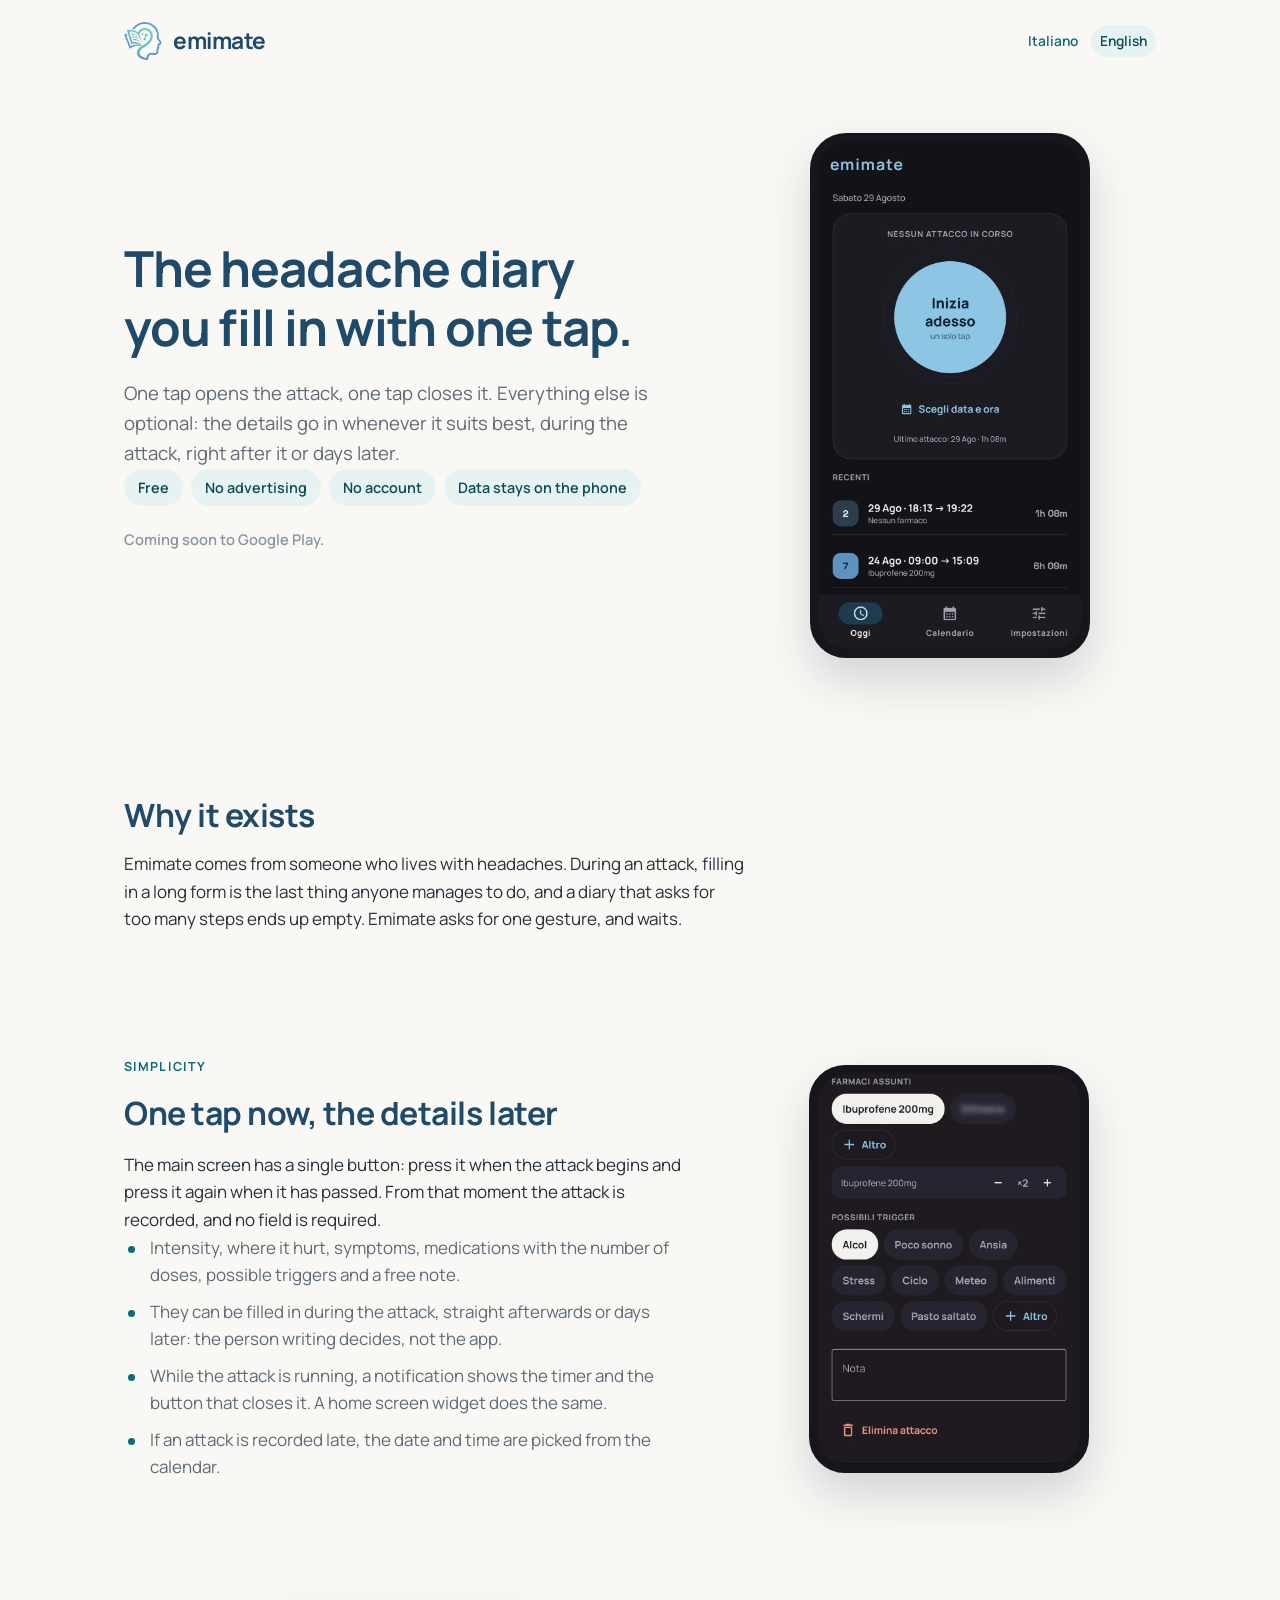
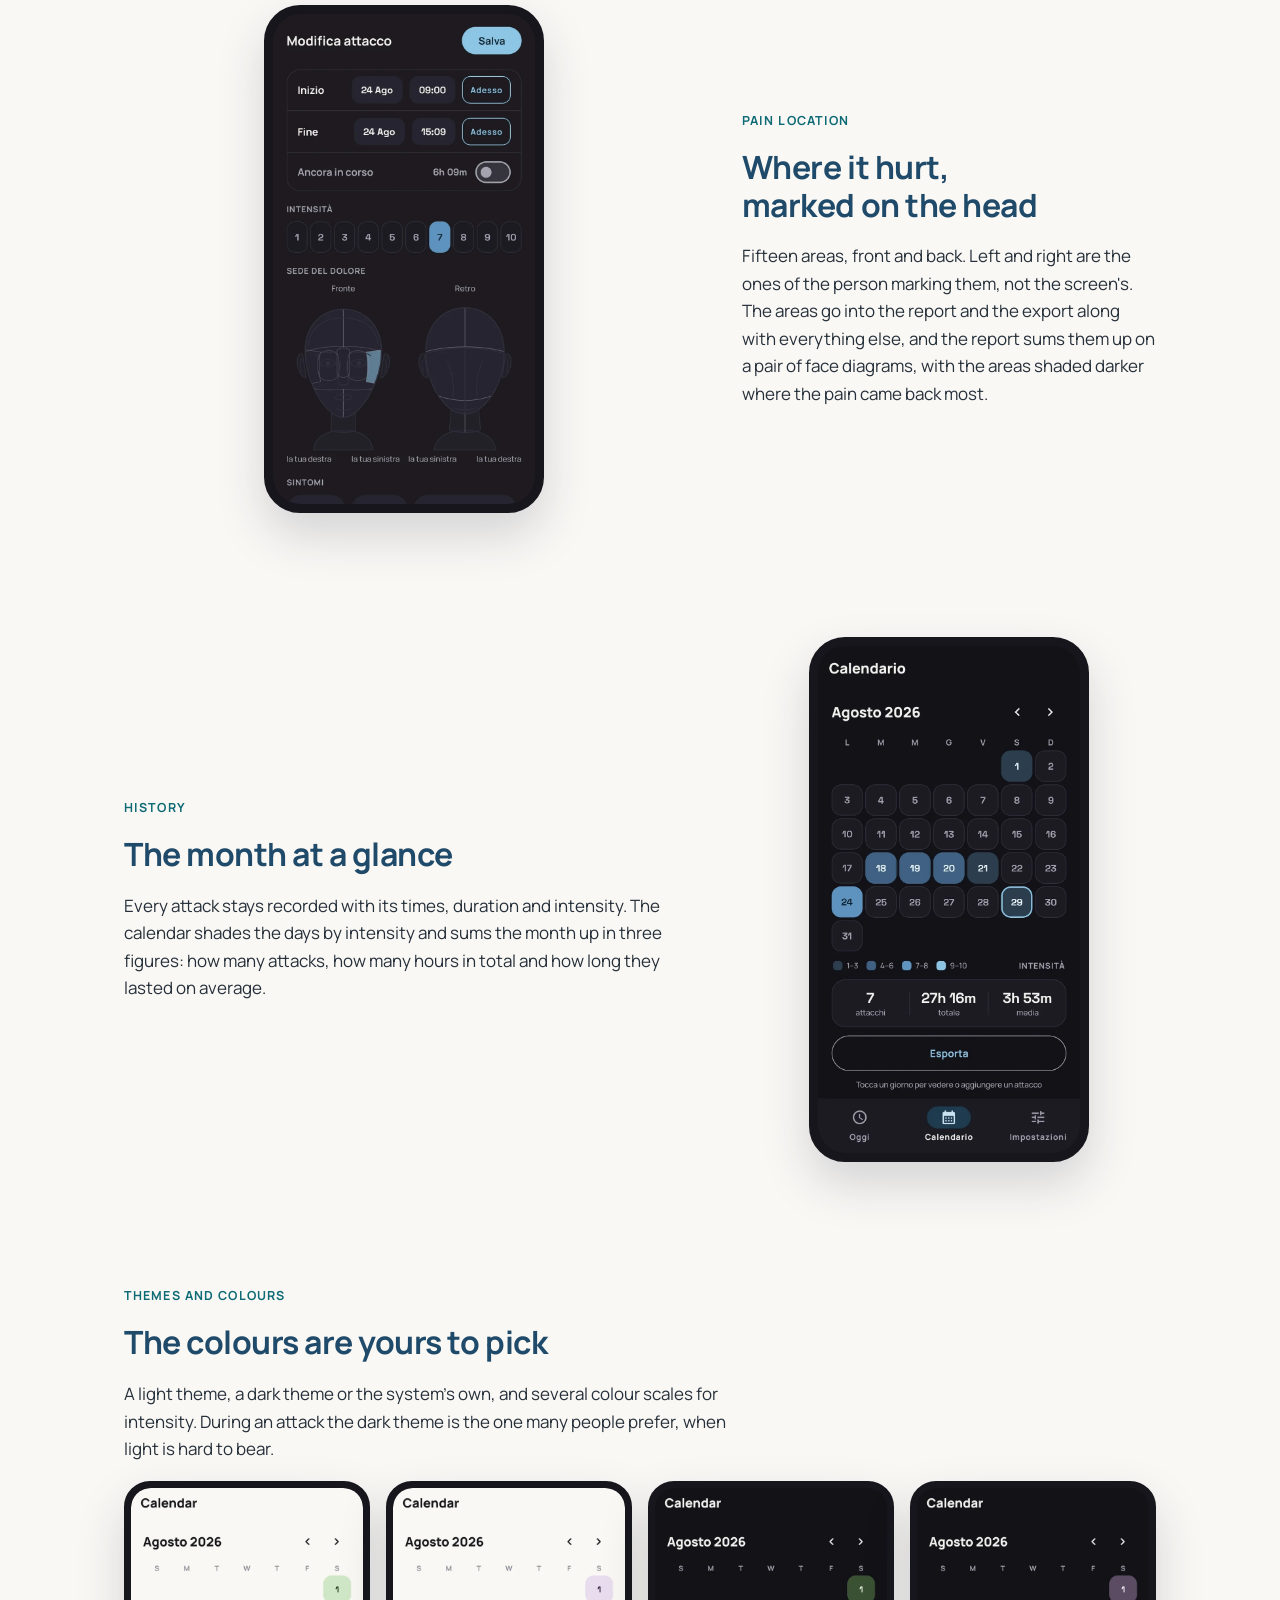
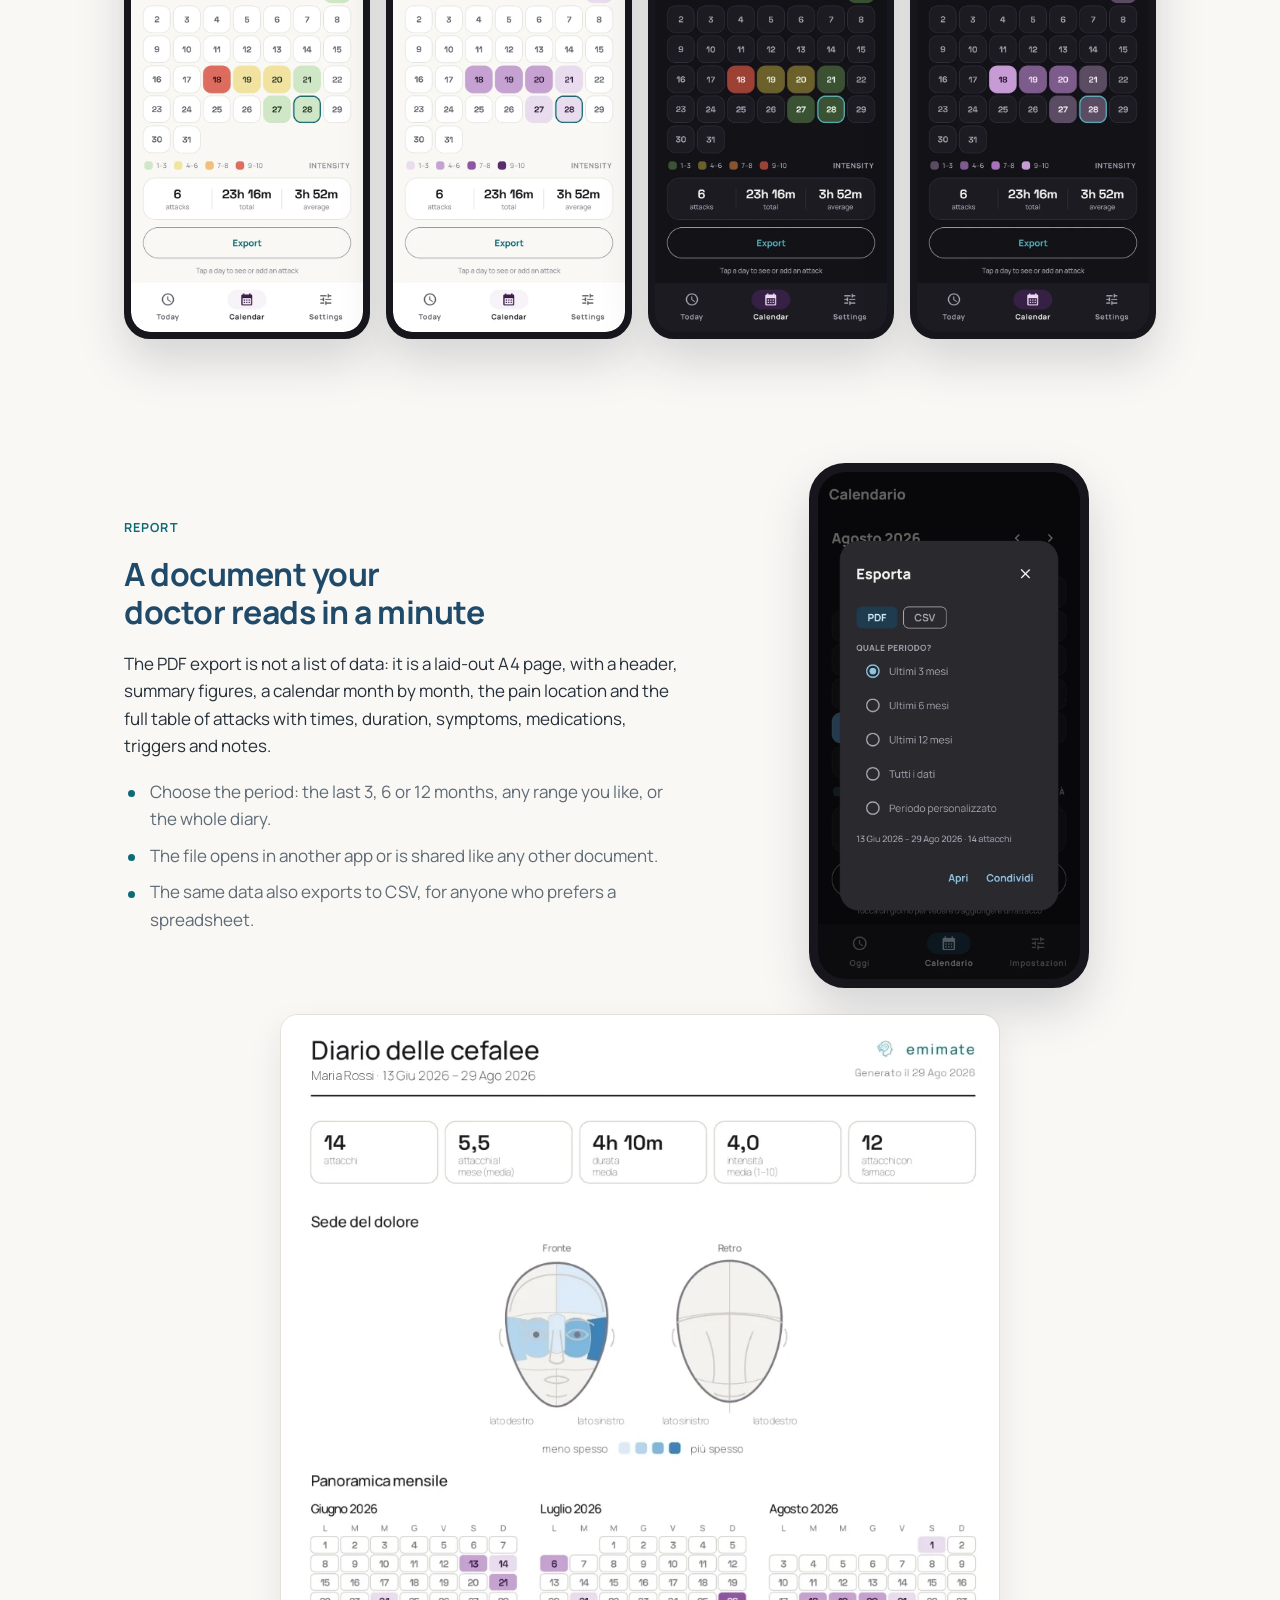
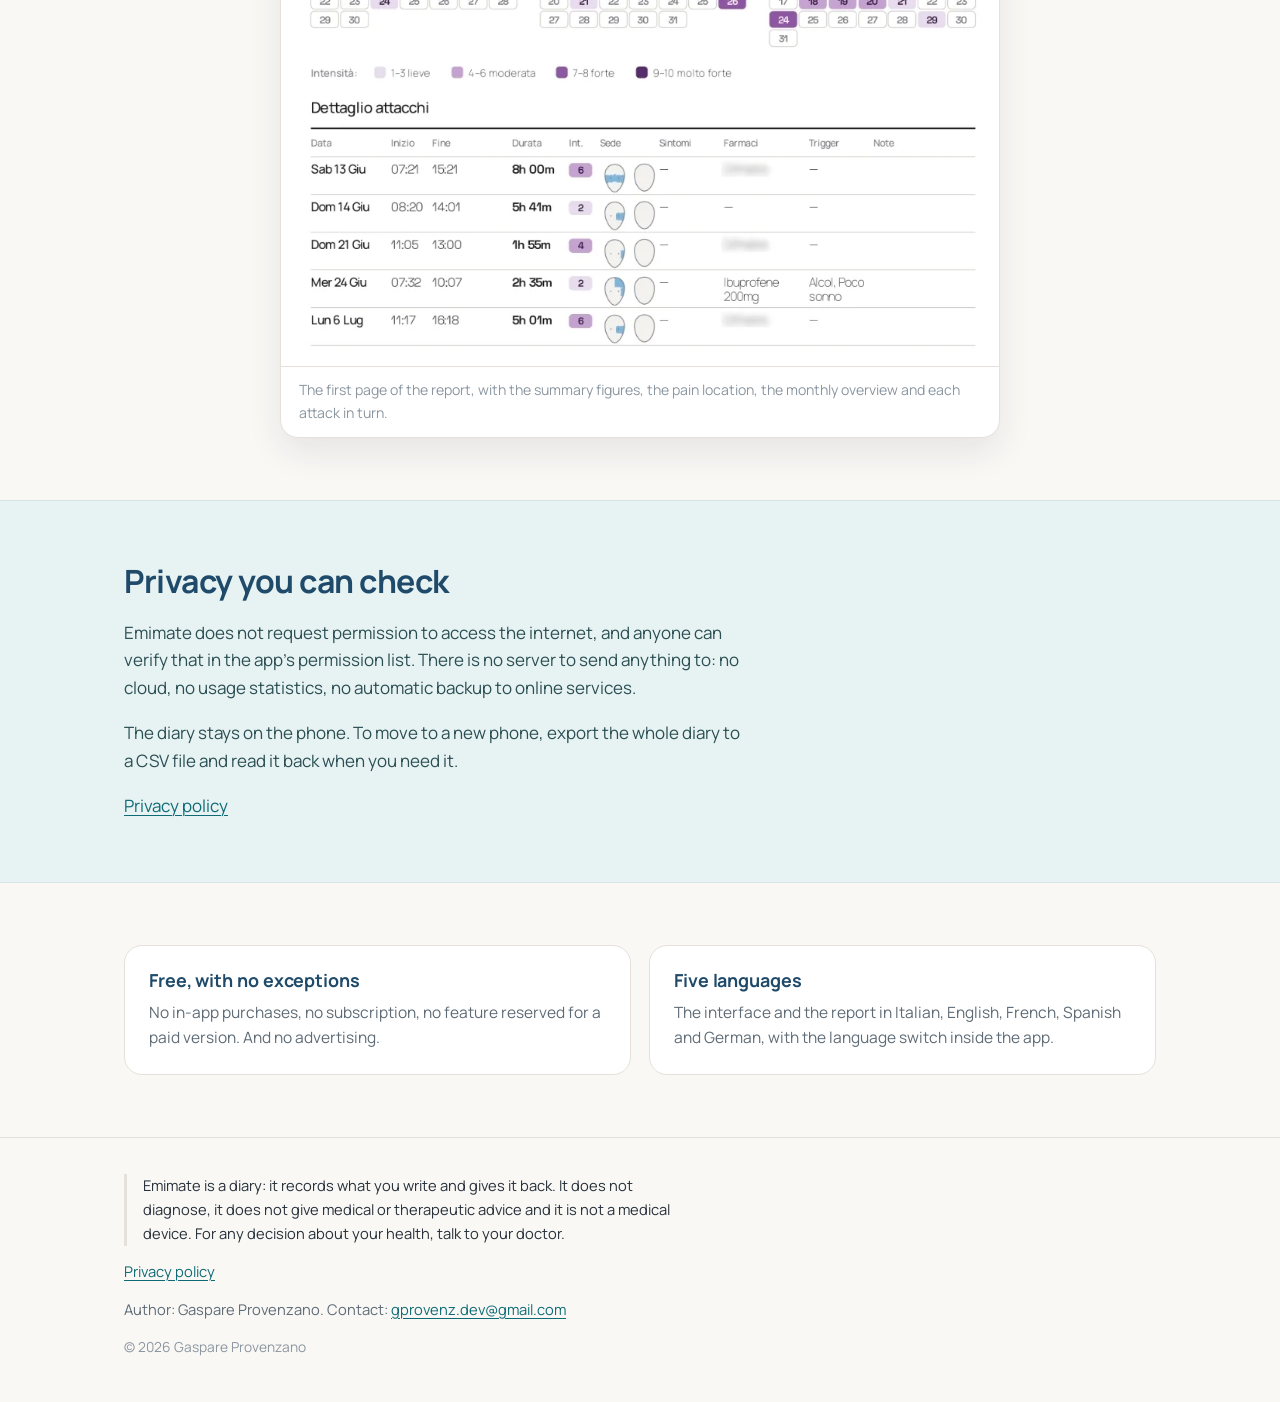
==== commit d7601c82: "minor fixes" ====
--- a/en/index.html
+++ b/en/index.html
@@ -175,12 +175,13 @@
 
   <section class="band">
     <div class="wrap">
-      <h2>Privacy you can check, not privacy promised</h2>
+      <h2>Privacy you can check</h2>
       <p>Emimate does not request permission to access the internet, and anyone can verify that in
         the app's permission list. There is no server to send anything to: no cloud, no usage
         statistics, no automatic backup to online services.</p>
       <p>The diary stays on the phone. To move to a new phone, export the whole diary to a CSV
         file and read it back when you need it.</p>
+      <p><a href="privacy.html">Privacy policy</a></p>
     </div>
   </section>
 
@@ -208,7 +209,7 @@
     <p class="disclaimer">Emimate is a diary: it records what you write and gives it back. It does
       not diagnose, it does not give medical or therapeutic advice and it is not a medical device. For any
       decision about your health, talk to your doctor.</p>
-    <p><a href="../privacy.html">Privacy policy</a></p>
+    <p><a href="privacy.html">Privacy policy</a></p>
     <p>Author: Gaspare Provenzano. Contact:
       <a href="mailto:gprovenz.dev@gmail.com">gprovenz.dev@gmail.com</a></p>
     <p class="copyright">© 2026 Gaspare Provenzano</p>
--- a/assets/style.css
+++ b/assets/style.css
@@ -352,6 +352,98 @@
   border-radius: 20px;
 }
 
+/* Legal pages ------------------------------------------------------------- */
+
+.legal {
+  padding-block: clamp(26px, 4vw, 46px) clamp(40px, 6vw, 70px);
+}
+
+/* A column a legal text can be read down, narrower than the marketing page. */
+.legal .wrap {
+  max-width: 780px;
+}
+
+.legal h1 {
+  font-size: clamp(1.7rem, 1.3rem + 1.6vw, 2.4rem);
+}
+
+.legal .updated {
+  margin-top: 10px;
+  color: var(--faint);
+  font-size: 0.92rem;
+}
+
+.legal .lead {
+  margin-top: 26px;
+  font-size: 1.12rem;
+}
+
+.legal h2 {
+  font-size: 1.24rem;
+  margin-top: 38px;
+}
+
+.legal h2 .num {
+  color: var(--accent);
+  margin-right: 8px;
+}
+
+.legal p,
+.legal ul {
+  margin-top: 14px;
+  max-width: none;
+}
+
+.legal ul {
+  padding-left: 20px;
+}
+
+.legal li + li {
+  margin-top: 6px;
+}
+
+.legal code {
+  background: var(--surface);
+  border: 1px solid var(--line);
+  border-radius: 5px;
+  padding: 1px 5px;
+  font-size: 0.92em;
+}
+
+.legal .note {
+  background: var(--surface);
+  border: 1px solid var(--line);
+  border-radius: var(--radius);
+  padding: 18px 20px;
+  margin-top: 18px;
+}
+
+/* Tables scroll inside their own box rather than widening the page. */
+.legal .scroll {
+  overflow-x: auto;
+  margin-top: 16px;
+}
+
+.legal table {
+  border-collapse: collapse;
+  width: 100%;
+  font-size: 0.94rem;
+}
+
+.legal th,
+.legal td {
+  text-align: left;
+  vertical-align: top;
+  padding: 9px 12px;
+  border: 1px solid var(--line);
+}
+
+.legal th {
+  background: var(--surface);
+  font-weight: 700;
+  color: var(--ink);
+}
+
 /* Privacy band ------------------------------------------------------------ */
 
 .band {
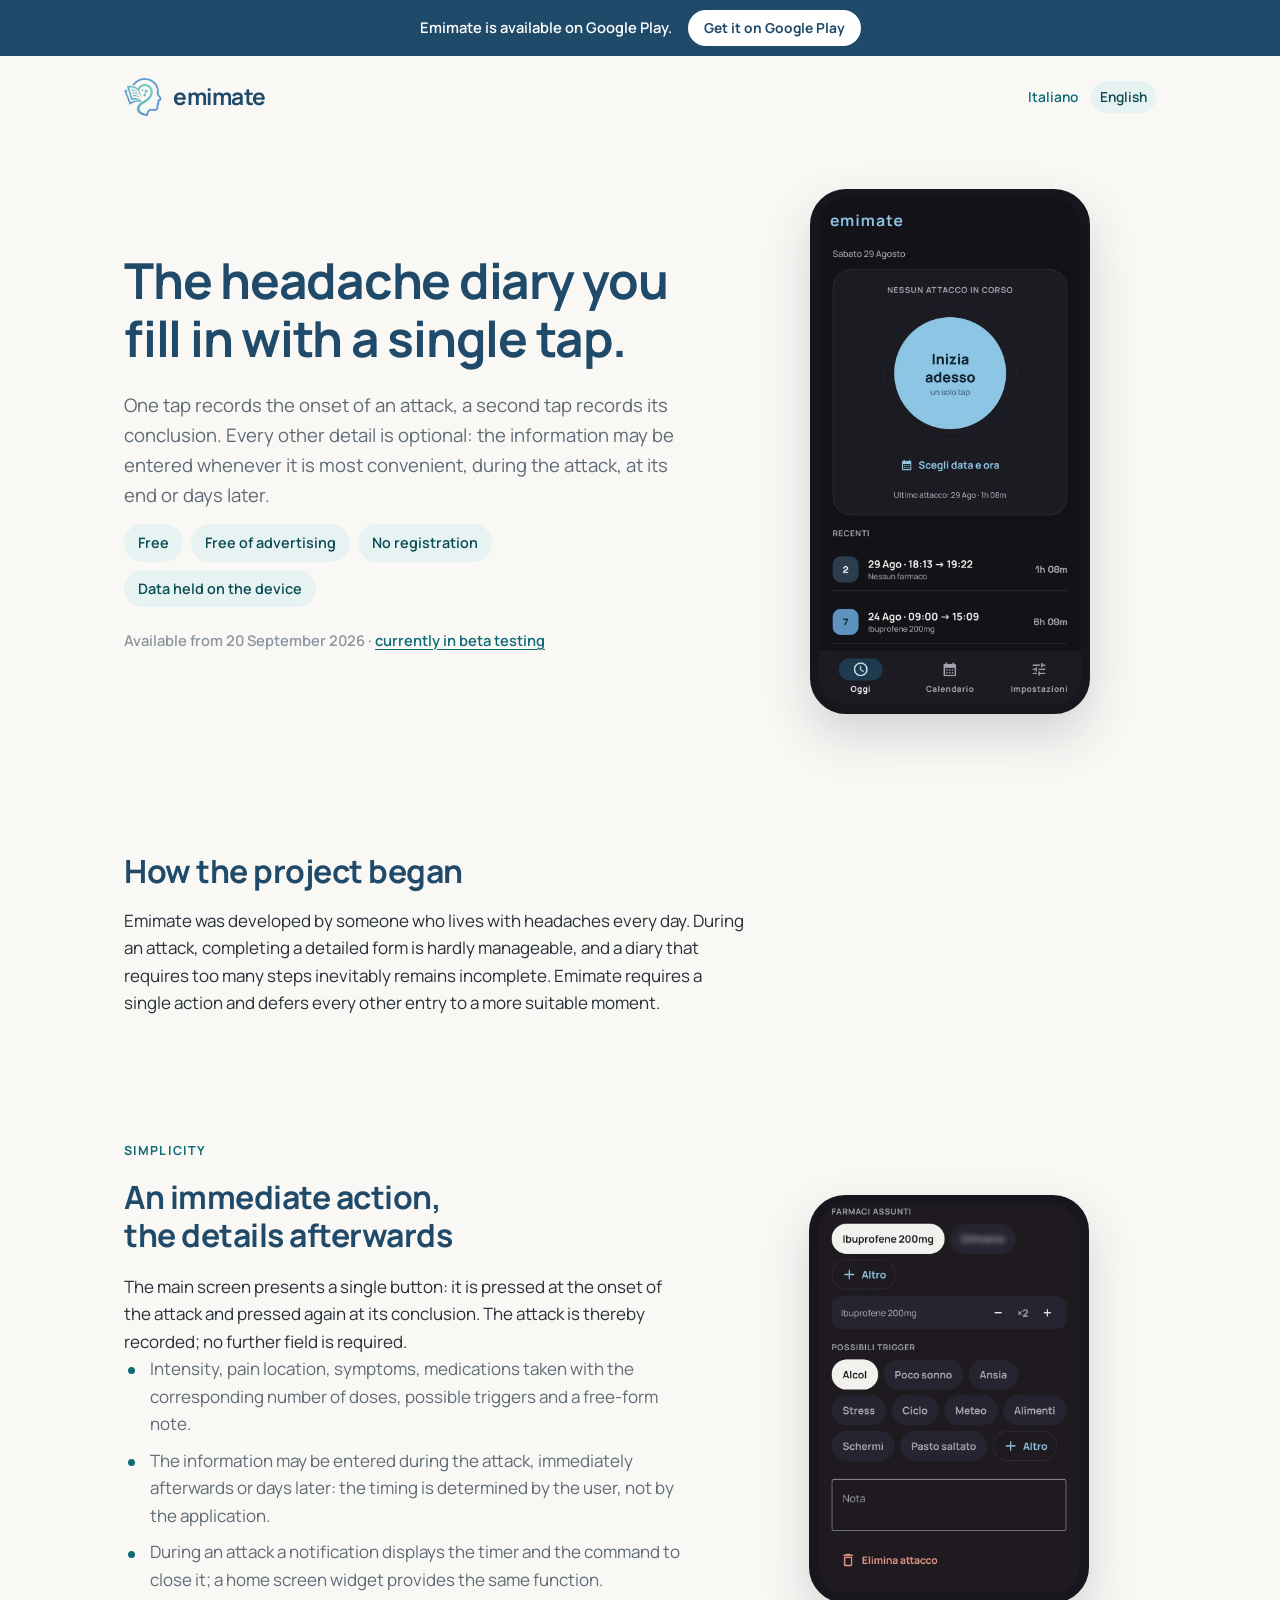
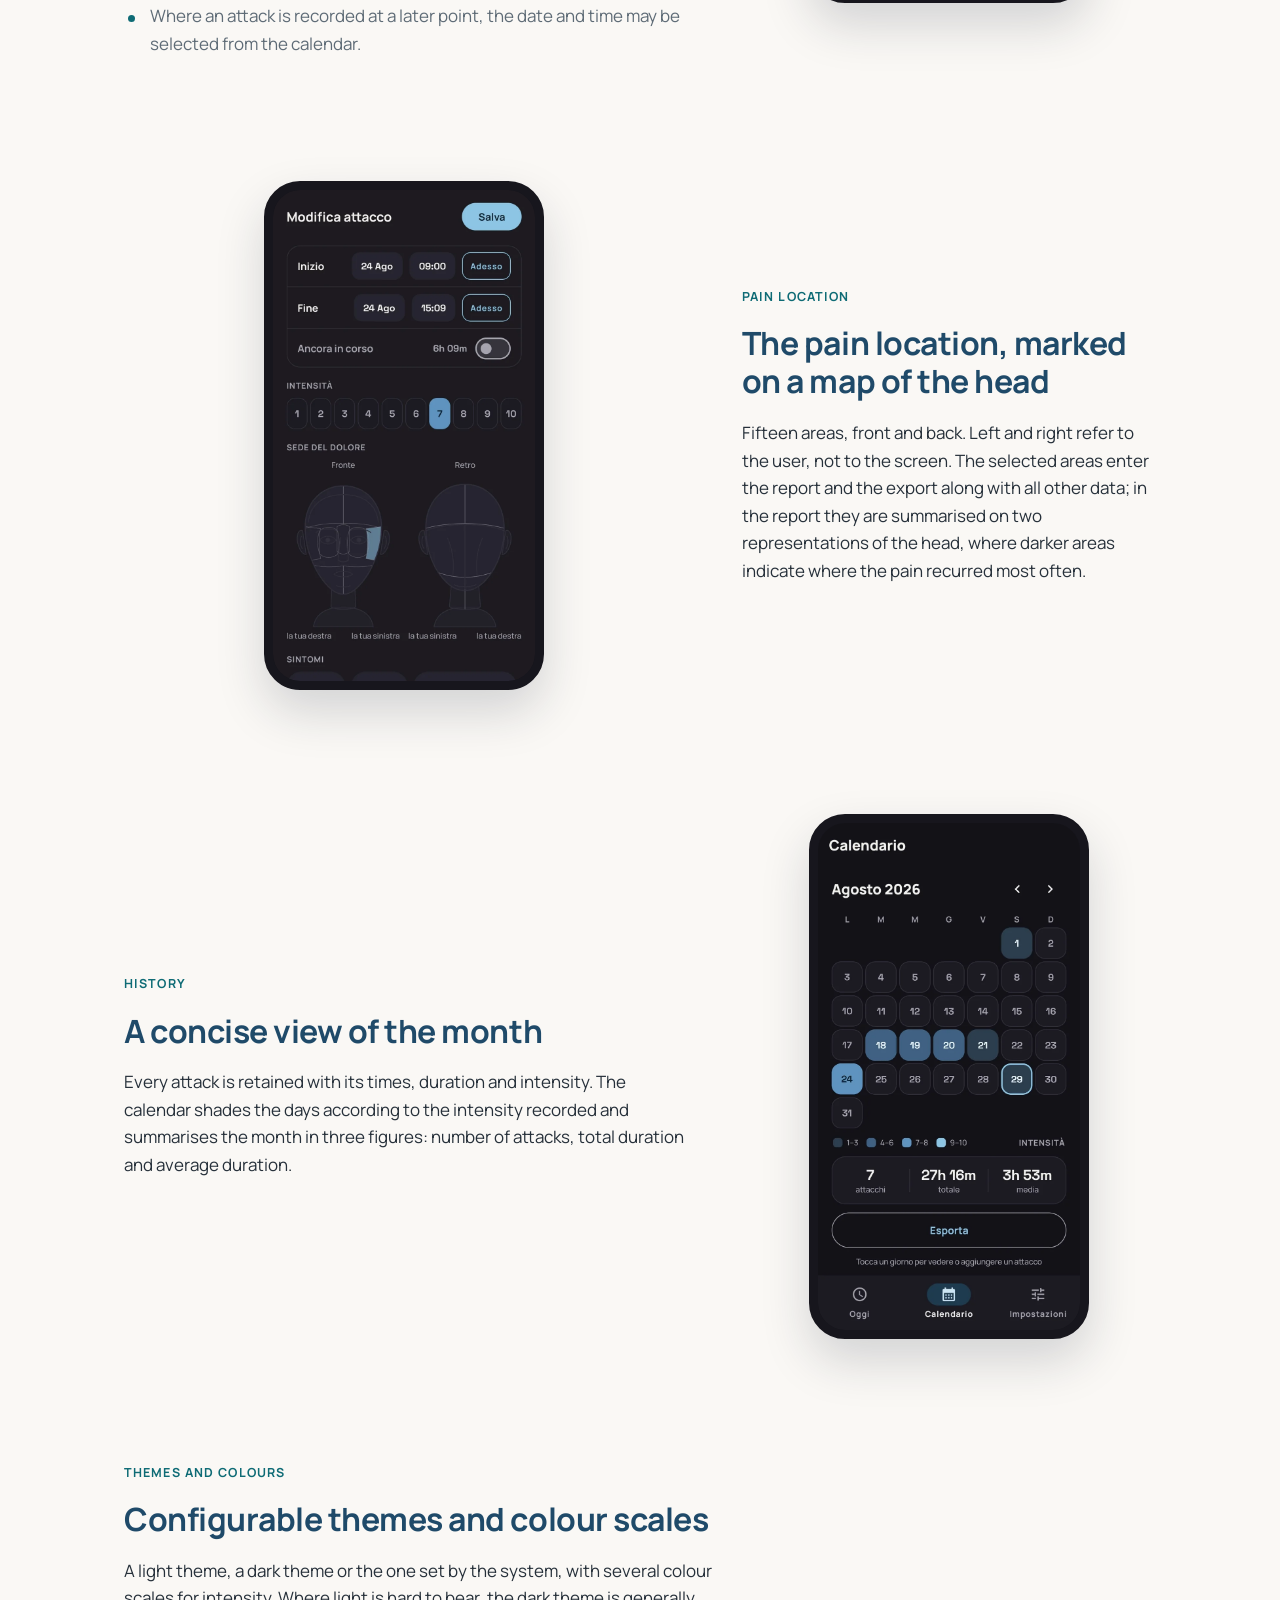
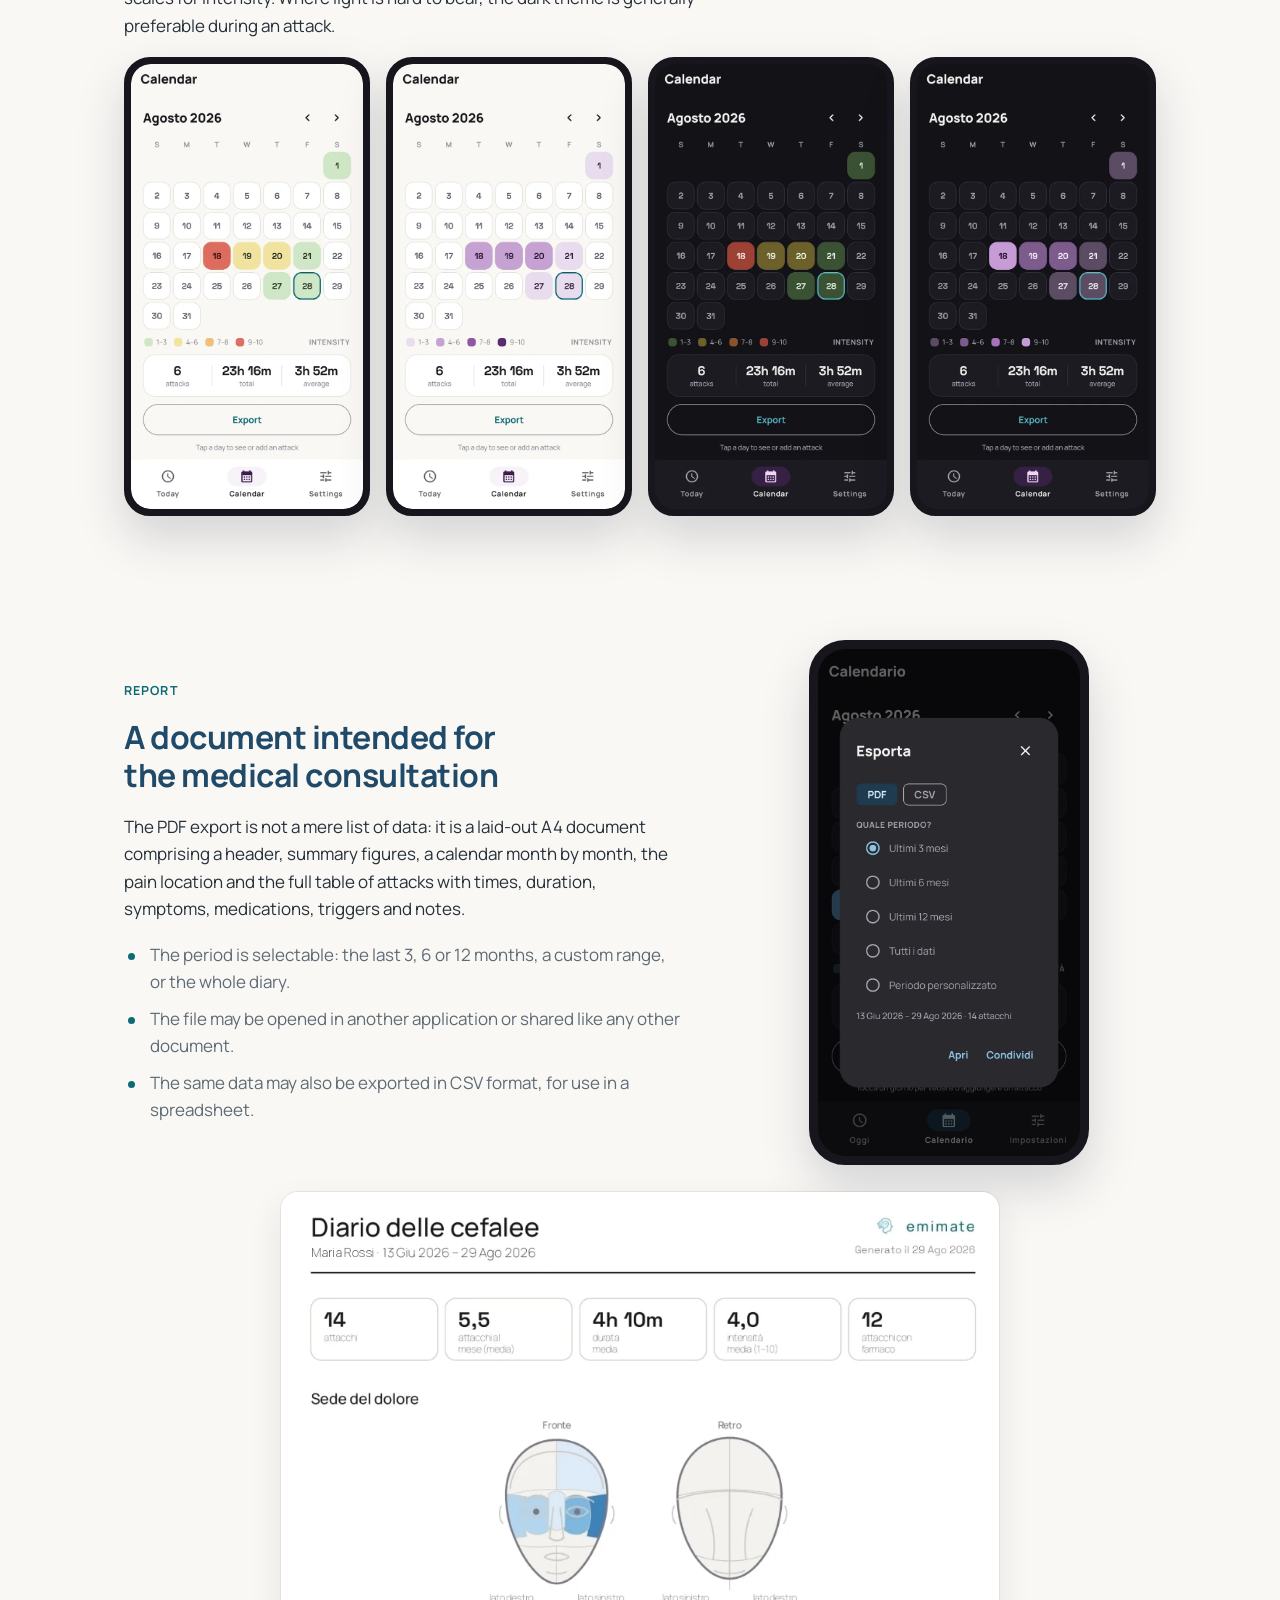
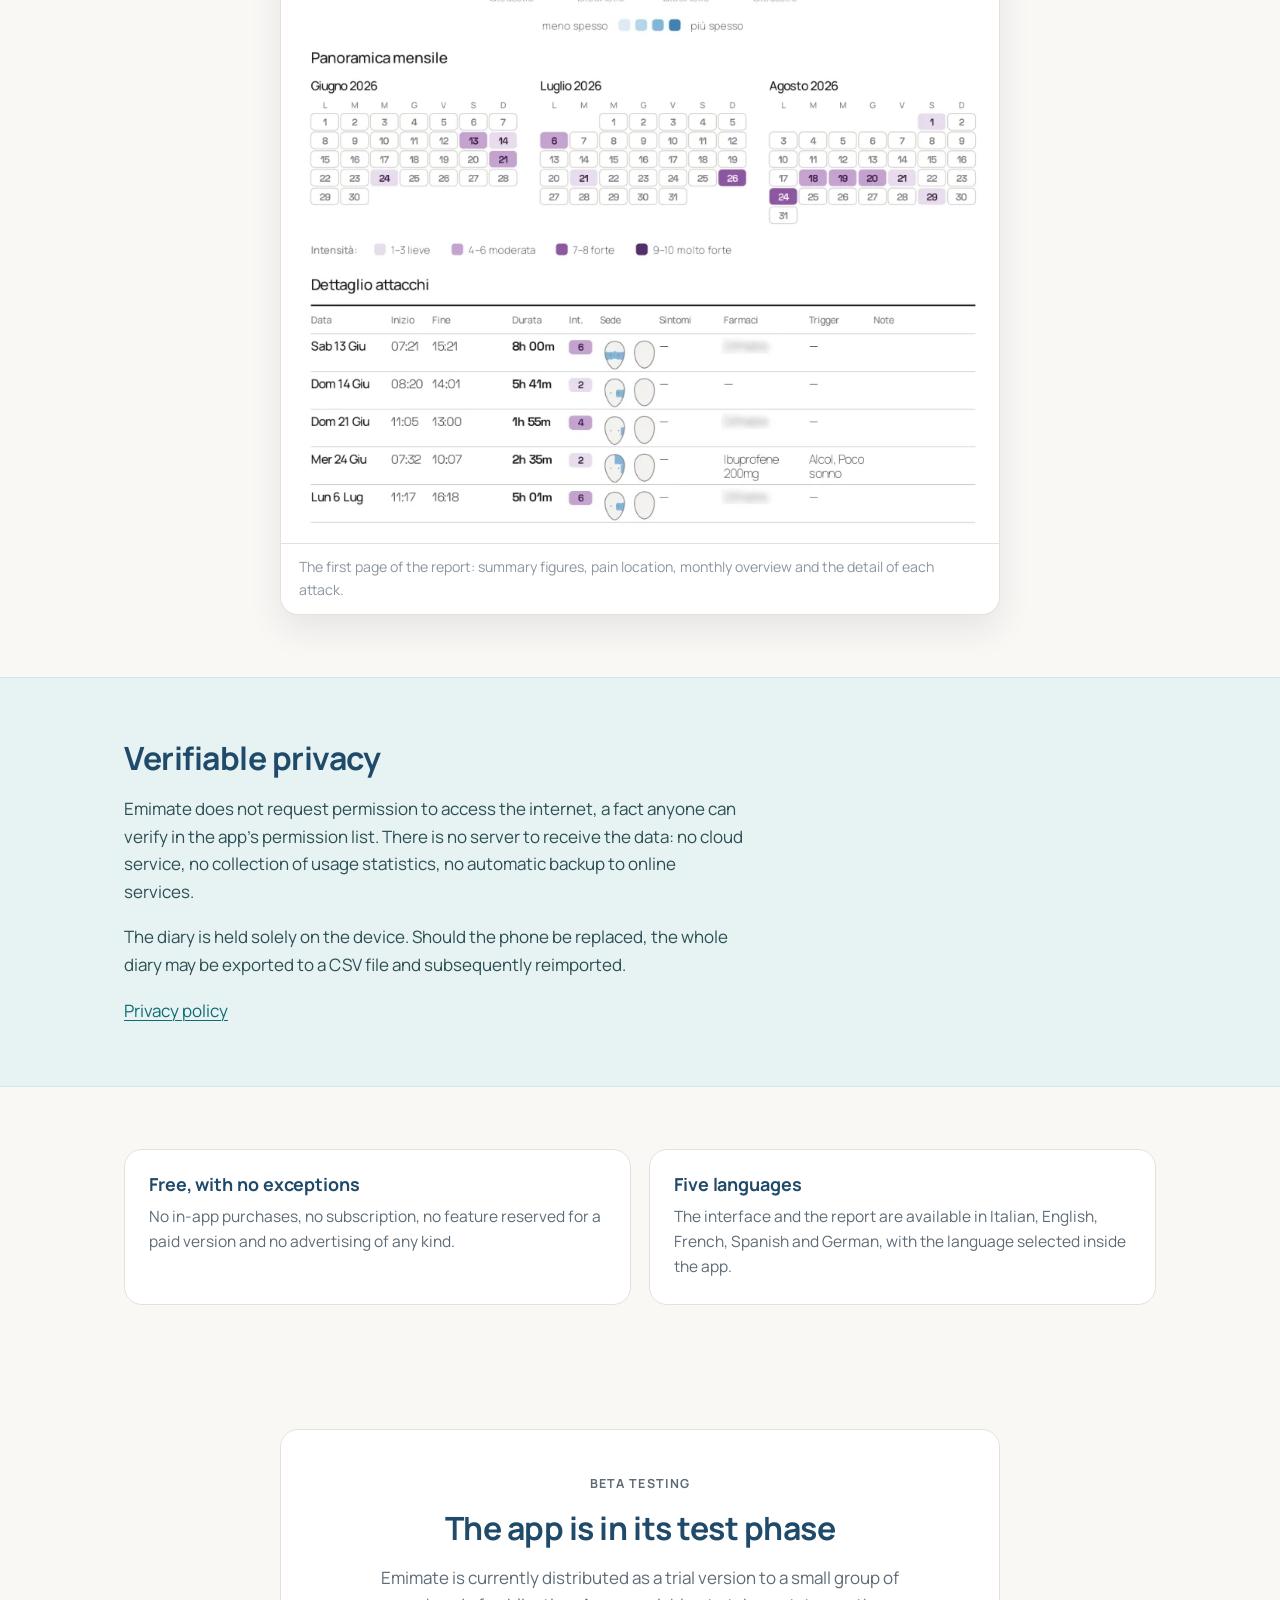
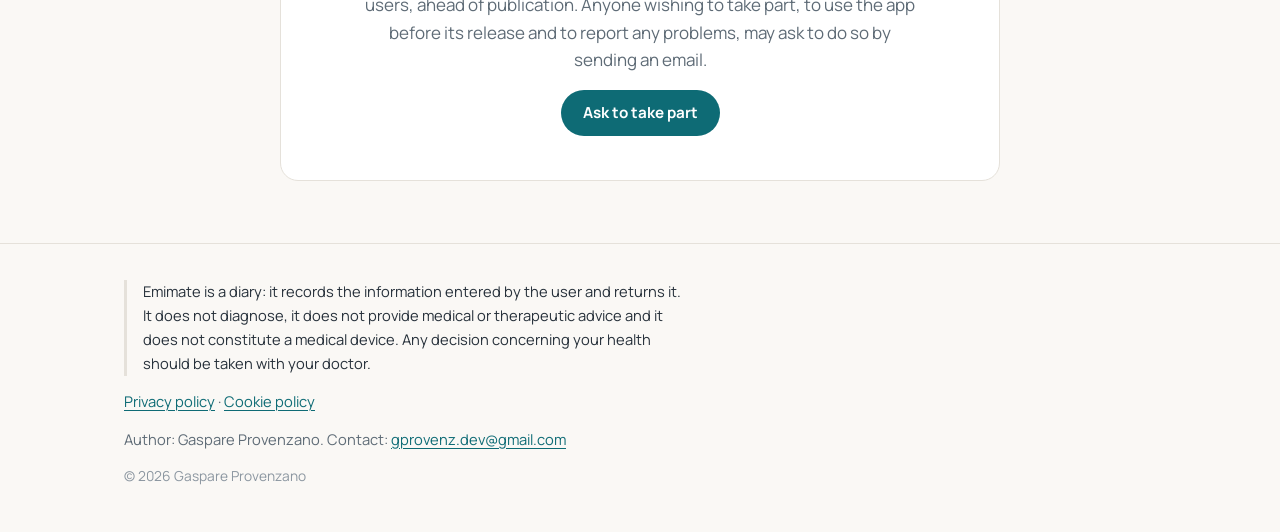
==== commit 040c4f34: "Better text" ====
--- a/en/index.html
+++ b/en/index.html
@@ -4,7 +4,7 @@
 <meta charset="utf-8">
 <meta name="viewport" content="width=device-width, initial-scale=1">
 <title>Emimate · Headache diary for Android</title>
-<meta name="description" content="Emimate is a headache diary for Android: one tap opens the attack, one tap closes it. A PDF report for your doctor, data that stays on the phone, free and with no advertising.">
+<meta name="description" content="Emimate is a headache diary for Android: one tap records the onset of an attack, one tap records its end. A PDF report for your doctor, data held solely on the device, free and free of advertising.">
 <link rel="canonical" href="./">
 <link rel="alternate" hreflang="it" href="../">
 <link rel="alternate" hreflang="en" href="./">
@@ -13,12 +13,26 @@
 <link rel="stylesheet" href="../assets/style.css">
 <meta property="og:type" content="website">
 <meta property="og:title" content="Emimate · Headache diary">
-<meta property="og:description" content="One tap opens the attack, one tap closes it. A PDF report for your doctor, data that stays on the phone, free and with no advertising.">
+<meta property="og:description" content="One tap records the onset of an attack, one tap records its end. A PDF report for your doctor, data held solely on the device, free and free of advertising.">
 <meta property="og:image" content="../assets/og.png">
 <meta property="og:locale" content="en_US">
 <meta name="twitter:card" content="summary_large_image">
 </head>
 <body>
+
+<!-- The static text is the date, not the count: it is what a visitor without JavaScript reads,
+     and it stays correct with no upkeep. The button starts hidden because the Play listing does
+     not exist until the app is published. Both are rewritten by hand once, on release day. -->
+<div class="promo" data-release="2026-09-20"
+     data-soon="Emimate arrives on Google Play in {n} days."
+     data-tomorrow="Emimate arrives on Google Play tomorrow."
+     data-today="Emimate is available on Google Play from today."
+     data-out="Emimate is available on Google Play.">
+  <div class="wrap">
+    <p class="promo-msg">Emimate arrives on Google Play on 20 September 2026.</p>
+    <a class="promo-cta" href="https://play.google.com/store/apps/details?id=com.emimate.app" hidden>Get it on Google Play</a>
+  </div>
+</div>
 
 <header class="masthead">
   <div class="wrap">
@@ -38,17 +52,18 @@
   <section class="hero">
     <div class="wrap">
       <div class="hero-copy">
-        <h1>The headache diary you fill in with one tap.</h1>
-        <p class="lede">One tap opens the attack, one tap closes it. Everything else is optional:
-          the details go in whenever it suits best, during the attack, right after it or days
-          later.</p>
+        <h1>The headache diary you fill in with a single tap.</h1>
+        <p class="lede">One tap records the onset of an attack, a second tap records its
+          conclusion. Every other detail is optional: the information may be entered whenever it is
+          most convenient, during the attack, at its end or days later.</p>
         <ul class="claims">
           <li>Free</li>
-          <li>No advertising</li>
-          <li>No account</li>
-          <li>Data stays on the phone</li>
+          <li>Free of advertising</li>
+          <li>No registration</li>
+          <li>Data held on the device</li>
         </ul>
-        <p class="soon">Coming soon to Google Play.</p>
+        <p class="soon">Available from 20 September 2026 · <a href="#beta">currently in beta
+          testing</a></p>
       </div>
       <div class="phone">
         <img src="../assets/screens/oggi.webp" width="800" height="1547"
@@ -59,10 +74,11 @@
 
   <section class="plain">
     <div class="wrap">
-      <h2>Why it exists</h2>
-      <p>Emimate comes from someone who lives with headaches. During an attack, filling in a long
-        form is the last thing anyone manages to do, and a diary that asks for too many steps ends
-        up empty. Emimate asks for one gesture, and waits.</p>
+      <h2>How the project began</h2>
+      <p>Emimate was developed by someone who lives with headaches every day. During an attack,
+        completing a detailed form is hardly manageable, and a diary that requires too many steps
+        inevitably remains incomplete. Emimate requires a single action and defers every other
+        entry to a more suitable moment.</p>
     </div>
   </section>
 
@@ -70,18 +86,19 @@
     <div class="wrap">
       <div class="feature-copy">
         <p class="eyebrow">Simplicity</p>
-        <h2>One tap now, the details later</h2>
-        <p>The main screen has a single button: press it when the attack begins and press it again
-          when it has passed. From that moment the attack is recorded, and no field is
+        <h2>An immediate action, the details afterwards</h2>
+        <p>The main screen presents a single button: it is pressed at the onset of the attack and
+          pressed again at its conclusion. The attack is thereby recorded; no further field is
           required.</p>
         <ul class="points">
-          <li>Intensity, where it hurt, symptoms, medications with the number of doses, possible
-            triggers and a free note.</li>
-          <li>They can be filled in during the attack, straight afterwards or days later: the
-            person writing decides, not the app.</li>
-          <li>While the attack is running, a notification shows the timer and the button that
-            closes it. A home screen widget does the same.</li>
-          <li>If an attack is recorded late, the date and time are picked from the calendar.</li>
+          <li>Intensity, pain location, symptoms, medications taken with the corresponding number
+            of doses, possible triggers and a free-form note.</li>
+          <li>The information may be entered during the attack, immediately afterwards or days
+            later: the timing is determined by the user, not by the application.</li>
+          <li>During an attack a notification displays the timer and the command to close it; a
+            home screen widget provides the same function.</li>
+          <li>Where an attack is recorded at a later point, the date and time may be selected from
+            the calendar.</li>
         </ul>
       </div>
       <div class="phone">
@@ -95,11 +112,11 @@
     <div class="wrap">
       <div class="feature-copy">
         <p class="eyebrow">Pain location</p>
-        <h2>Where it hurt, marked on the head</h2>
-        <p>Fifteen areas, front and back. Left and right are the ones of the person marking them,
-          not the screen's. The areas go into the report and the export along with everything
-          else, and the report sums them up on a pair of face diagrams, with the areas shaded darker where the
-          pain came back most.</p>
+        <h2>The pain location, marked on a map of the head</h2>
+        <p>Fifteen areas, front and back. Left and right refer to the user, not to the screen. The
+          selected areas enter the report and the export along with all other data; in the report
+          they are summarised on two representations of the head, where darker areas indicate
+          where the pain recurred most often.</p>
       </div>
       <div class="phone">
         <img src="../assets/screens/sede-dolore.webp" width="800" height="1498"
@@ -112,10 +129,10 @@
     <div class="wrap">
       <div class="feature-copy">
         <p class="eyebrow">History</p>
-        <h2>The month at a glance</h2>
-        <p>Every attack stays recorded with its times, duration and intensity. The calendar shades
-          the days by intensity and sums the month up in three figures: how many attacks, how many
-          hours in total and how long they lasted on average.</p>
+        <h2>A concise view of the month</h2>
+        <p>Every attack is retained with its times, duration and intensity. The calendar shades the
+          days according to the intensity recorded and summarises the month in three figures:
+          number of attacks, total duration and average duration.</p>
       </div>
       <div class="phone">
         <img src="../assets/screens/calendario.webp" width="800" height="1547"
@@ -127,10 +144,10 @@
   <section class="colours">
     <div class="wrap">
       <p class="eyebrow">Themes and colours</p>
-      <h2>The colours are yours to pick</h2>
-      <p>A light theme, a dark theme or the system's own, and several colour scales for
-        intensity. During an attack the dark theme is the one many people prefer, when light is
-        hard to bear.</p>
+      <h2>Configurable themes and colour scales</h2>
+      <p>A light theme, a dark theme or the one set by the system, with several colour scales for
+        intensity. Where light is hard to bear, the dark theme is generally preferable during an
+        attack.</p>
       <div class="gallery">
         <div class="phone"><img src="../assets/screens/chiaro-verderosso.webp" width="640" height="1227" loading="lazy"
           alt="The calendar in the light theme, with the intensity scale running from green to red."></div>
@@ -149,15 +166,16 @@
       <div class="split">
         <div class="report-copy">
           <p class="eyebrow">Report</p>
-          <h2>A document your doctor reads in a minute</h2>
-          <p>The PDF export is not a list of data: it is a laid-out A4 page, with a header,
-            summary figures, a calendar month by month, the pain location and the full table of
-            attacks with times, duration, symptoms, medications, triggers and notes.</p>
+          <h2>A document intended for the medical consultation</h2>
+          <p>The PDF export is not a mere list of data: it is a laid-out A4 document comprising a
+            header, summary figures, a calendar month by month, the pain location and the full
+            table of attacks with times, duration, symptoms, medications, triggers and notes.</p>
           <ul class="points">
-            <li>Choose the period: the last 3, 6 or 12 months, any range you like, or the whole
+            <li>The period is selectable: the last 3, 6 or 12 months, a custom range, or the whole
               diary.</li>
-            <li>The file opens in another app or is shared like any other document.</li>
-            <li>The same data also exports to CSV, for anyone who prefers a spreadsheet.</li>
+            <li>The file may be opened in another application or shared like any other
+              document.</li>
+            <li>The same data may also be exported in CSV format, for use in a spreadsheet.</li>
           </ul>
         </div>
         <div class="phone">
@@ -168,19 +186,19 @@
       <figure>
         <img src="../assets/screens/report.webp" width="926" height="1227" loading="lazy"
              alt="The first page of the PDF report: the header, five summary figures, the pain location on the two face diagrams, the monthly overview and the table of attacks.">
-        <figcaption>The first page of the report, with the summary figures, the pain location, the monthly overview and each attack in turn.</figcaption>
+        <figcaption>The first page of the report: summary figures, pain location, monthly overview and the detail of each attack.</figcaption>
       </figure>
     </div>
   </section>
 
   <section class="band">
     <div class="wrap">
-      <h2>Privacy you can check</h2>
-      <p>Emimate does not request permission to access the internet, and anyone can verify that in
-        the app's permission list. There is no server to send anything to: no cloud, no usage
-        statistics, no automatic backup to online services.</p>
-      <p>The diary stays on the phone. To move to a new phone, export the whole diary to a CSV
-        file and read it back when you need it.</p>
+      <h2>Verifiable privacy</h2>
+      <p>Emimate does not request permission to access the internet, a fact anyone can verify in
+        the app's permission list. There is no server to receive the data: no cloud service, no
+        collection of usage statistics, no automatic backup to online services.</p>
+      <p>The diary is held solely on the device. Should the phone be replaced, the whole diary may
+        be exported to a CSV file and subsequently reimported.</p>
       <p><a href="privacy.html">Privacy policy</a></p>
     </div>
   </section>
@@ -190,14 +208,28 @@
       <div class="cards">
         <article class="card">
           <h3>Free, with no exceptions</h3>
-          <p>No in-app purchases, no subscription, no feature reserved for a paid version. And no
-            advertising.</p>
+          <p>No in-app purchases, no subscription, no feature reserved for a paid version and no
+            advertising of any kind.</p>
         </article>
         <article class="card">
           <h3>Five languages</h3>
-          <p>The interface and the report in Italian, English, French, Spanish and German, with
-            the language switch inside the app.</p>
+          <p>The interface and the report are available in Italian, English, French, Spanish and
+            German, with the language selected inside the app.</p>
         </article>
+      </div>
+    </div>
+  </section>
+
+  <!-- Temporary section: the test phase closes when the app is published on Play. -->
+  <section class="beta" id="beta">
+    <div class="wrap">
+      <div class="beta-panel">
+        <p class="eyebrow">Beta testing</p>
+        <h2>The app is in its test phase</h2>
+        <p>Emimate is currently distributed as a trial version to a small group of users, ahead of
+          publication. Anyone wishing to take part, to use the app before its release and to report
+          any problems, may ask to do so by sending an email.</p>
+        <p><a class="beta-cta" href="mailto:gprovenz.dev@gmail.com?subject=Emimate%20-%20beta%20testing">Ask to take part</a></p>
       </div>
     </div>
   </section>
@@ -206,15 +238,18 @@
 
 <footer>
   <div class="wrap">
-    <p class="disclaimer">Emimate is a diary: it records what you write and gives it back. It does
-      not diagnose, it does not give medical or therapeutic advice and it is not a medical device. For any
-      decision about your health, talk to your doctor.</p>
-    <p><a href="privacy.html">Privacy policy</a></p>
+    <p class="disclaimer">Emimate is a diary: it records the information entered by the user and
+      returns it. It does not diagnose, it does not provide medical or therapeutic advice and it
+      does not constitute a medical device. Any decision concerning your health should be taken
+      with your doctor.</p>
+    <p><a href="privacy.html">Privacy policy</a> · <a href="cookie.html">Cookie policy</a></p>
     <p>Author: Gaspare Provenzano. Contact:
       <a href="mailto:gprovenz.dev@gmail.com">gprovenz.dev@gmail.com</a></p>
     <p class="copyright">© 2026 Gaspare Provenzano</p>
   </div>
 </footer>
 
+<script src="../assets/promo.js" defer></script>
+
 </body>
 </html>
--- a/assets/style.css
+++ b/assets/style.css
@@ -4,7 +4,8 @@
  * One stylesheet for both languages. No framework and no build step: the page is served as it
  * is written, and every byte it loads comes from this site. Manrope is self-hosted rather than
  * pulled from Google Fonts, because a page whose main claim is that nothing leaves the device
- * cannot hand every visitor's address to a third party to render its own headings.
+ * cannot hand every visitor's address to a third party to render its own headings. The site's
+ * one script, assets/promo.js, is local for the same reason.
  *
  * Colours are the app's own: the ink is sampled from the wordmark, the accent is the teal the
  * app uses for actions.
@@ -110,11 +111,68 @@
   display: block;
 }
 
+/* The banner's button carries the hidden attribute until release day, and its own display
+ * value would otherwise win against it. */
+[hidden] {
+  display: none !important;
+}
+
 .wrap {
   width: 100%;
   max-width: var(--page);
   margin-inline: auto;
   padding-inline: 24px;
+}
+
+/* Promo banner ------------------------------------------------------------ */
+
+/* Sticky rather than fixed: it holds its own space at the top of the flow, so it never covers
+ * the masthead underneath it. */
+.promo {
+  position: sticky;
+  top: 0;
+  z-index: 10;
+  background: var(--ink);
+  color: #ffffff;
+}
+
+.promo .wrap {
+  display: flex;
+  flex-wrap: wrap;
+  align-items: center;
+  justify-content: center;
+  gap: 8px 16px;
+  padding-block: 10px;
+}
+
+/* max-width is reset because the shared p rule caps every paragraph at the reading measure,
+ * which would break this one onto two lines well before the banner runs out of room. */
+.promo-msg {
+  max-width: none;
+  font-size: 0.92rem;
+  font-weight: 600;
+  text-align: center;
+}
+
+.promo-cta {
+  display: inline-block;
+  background: #ffffff;
+  color: var(--ink);
+  font-size: 0.86rem;
+  font-weight: 700;
+  text-decoration: none;
+  white-space: nowrap;
+  border-radius: 999px;
+  padding: 7px 16px;
+}
+
+.promo-cta:hover {
+  color: var(--accent-deep);
+}
+
+/* The teal outline the rest of the page uses disappears against the navy. */
+.promo :focus-visible {
+  outline-color: #ffffff;
 }
 
 /* Header ------------------------------------------------------------------ */
@@ -197,7 +255,7 @@
   flex-wrap: wrap;
   gap: 8px;
   padding: 0;
-  margin: 0;
+  margin: 14px 0 0 0 ;
   list-style: none;
 }
 
@@ -483,6 +541,47 @@
   font-size: 0.97rem;
 }
 
+/* Beta invitation --------------------------------------------------------- */
+
+/* Temporary: the closed test ends when the app reaches Play. See CLAUDE.md. */
+.beta-panel {
+  max-width: 720px;
+  margin-inline: auto;
+  text-align: center;
+  background: var(--surface);
+  border: 1px solid var(--line);
+  border-radius: var(--radius);
+  padding: clamp(28px, 4vw, 44px) clamp(22px, 4vw, 40px);
+}
+
+.beta-panel > * + * {
+  margin-top: 16px;
+}
+
+/* Paragraphs keep the reading measure, but a centred column has to be centred as a box too,
+ * which the shared p rule does not do on its own. */
+.beta-panel p {
+  max-width: 56ch;
+  margin-inline: auto;
+  color: var(--muted);
+}
+
+.beta-cta {
+  display: inline-block;
+  background: var(--accent);
+  color: #ffffff;
+  font-size: 0.95rem;
+  font-weight: 700;
+  text-decoration: none;
+  border-radius: 999px;
+  padding: 11px 22px;
+}
+
+.beta-cta:hover {
+  background: var(--accent-deep);
+  color: #ffffff;
+}
+
 /* Footer ------------------------------------------------------------------ */
 
 footer {
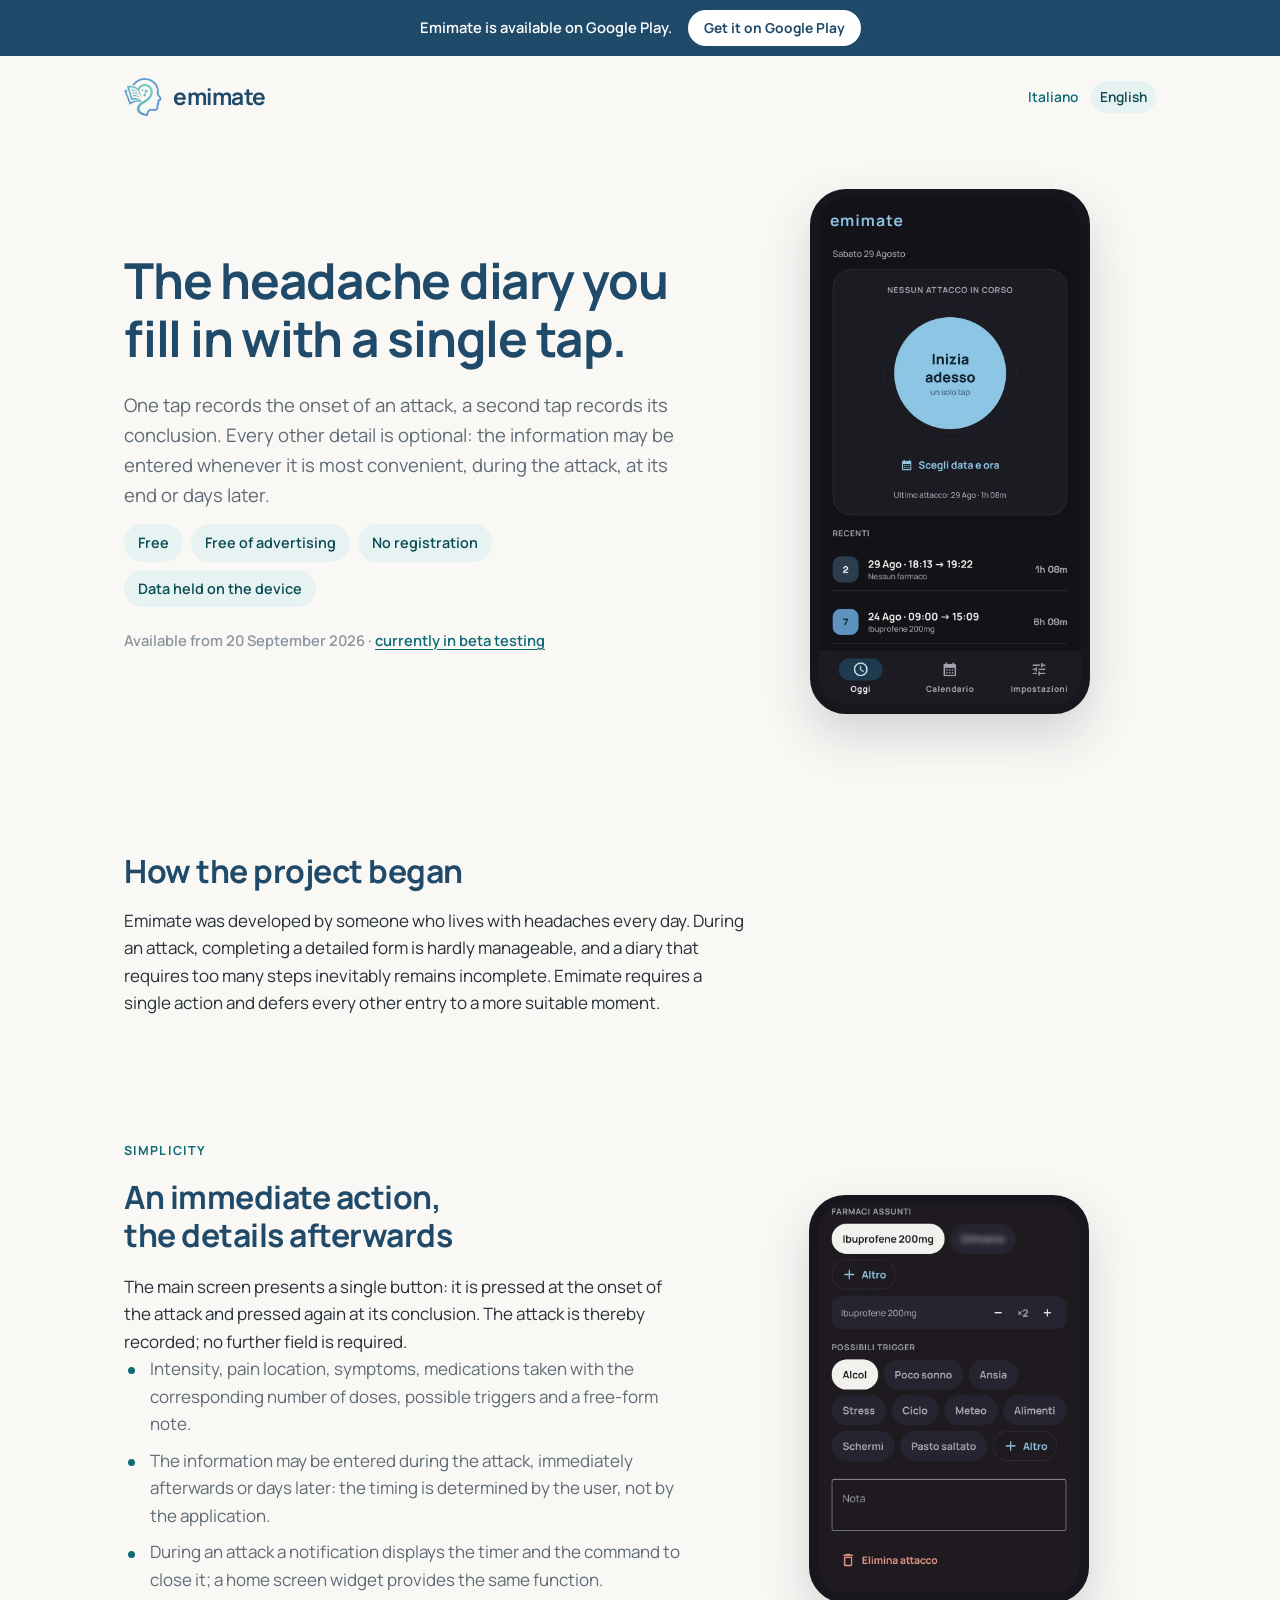
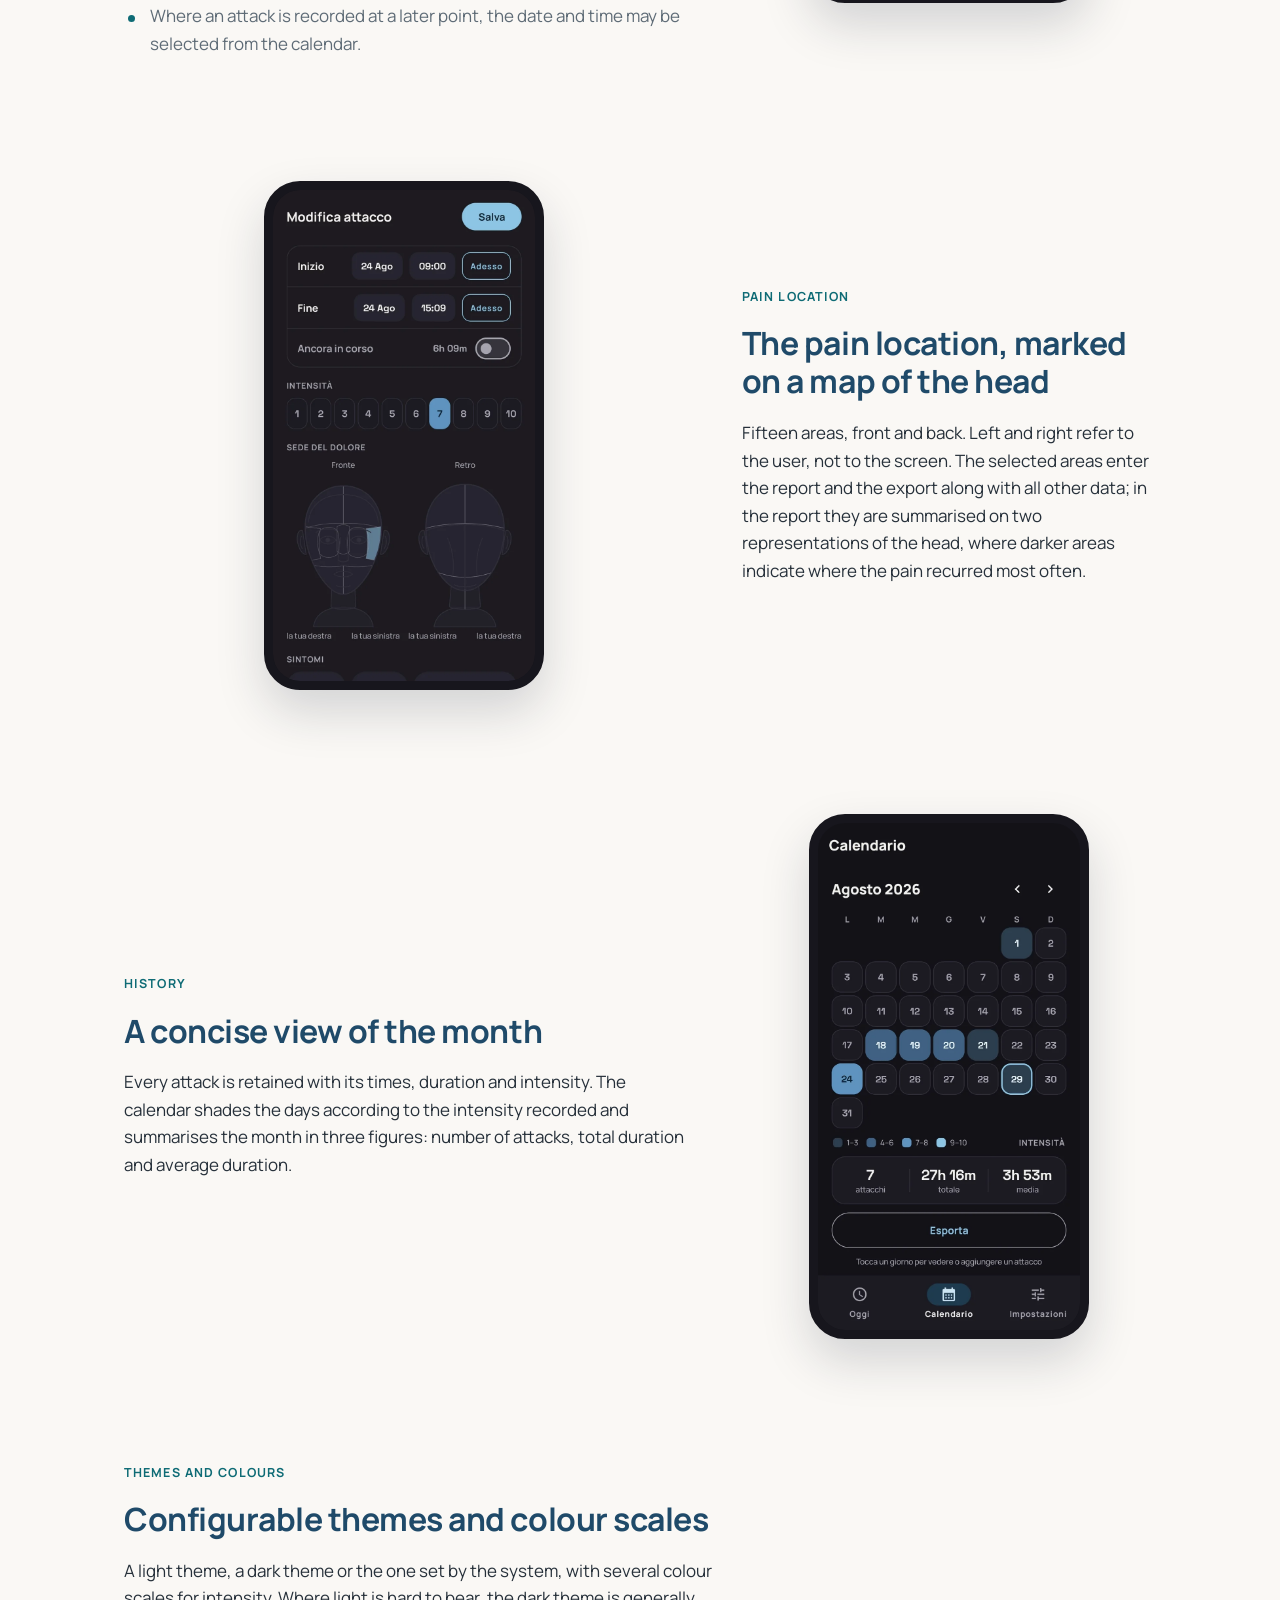
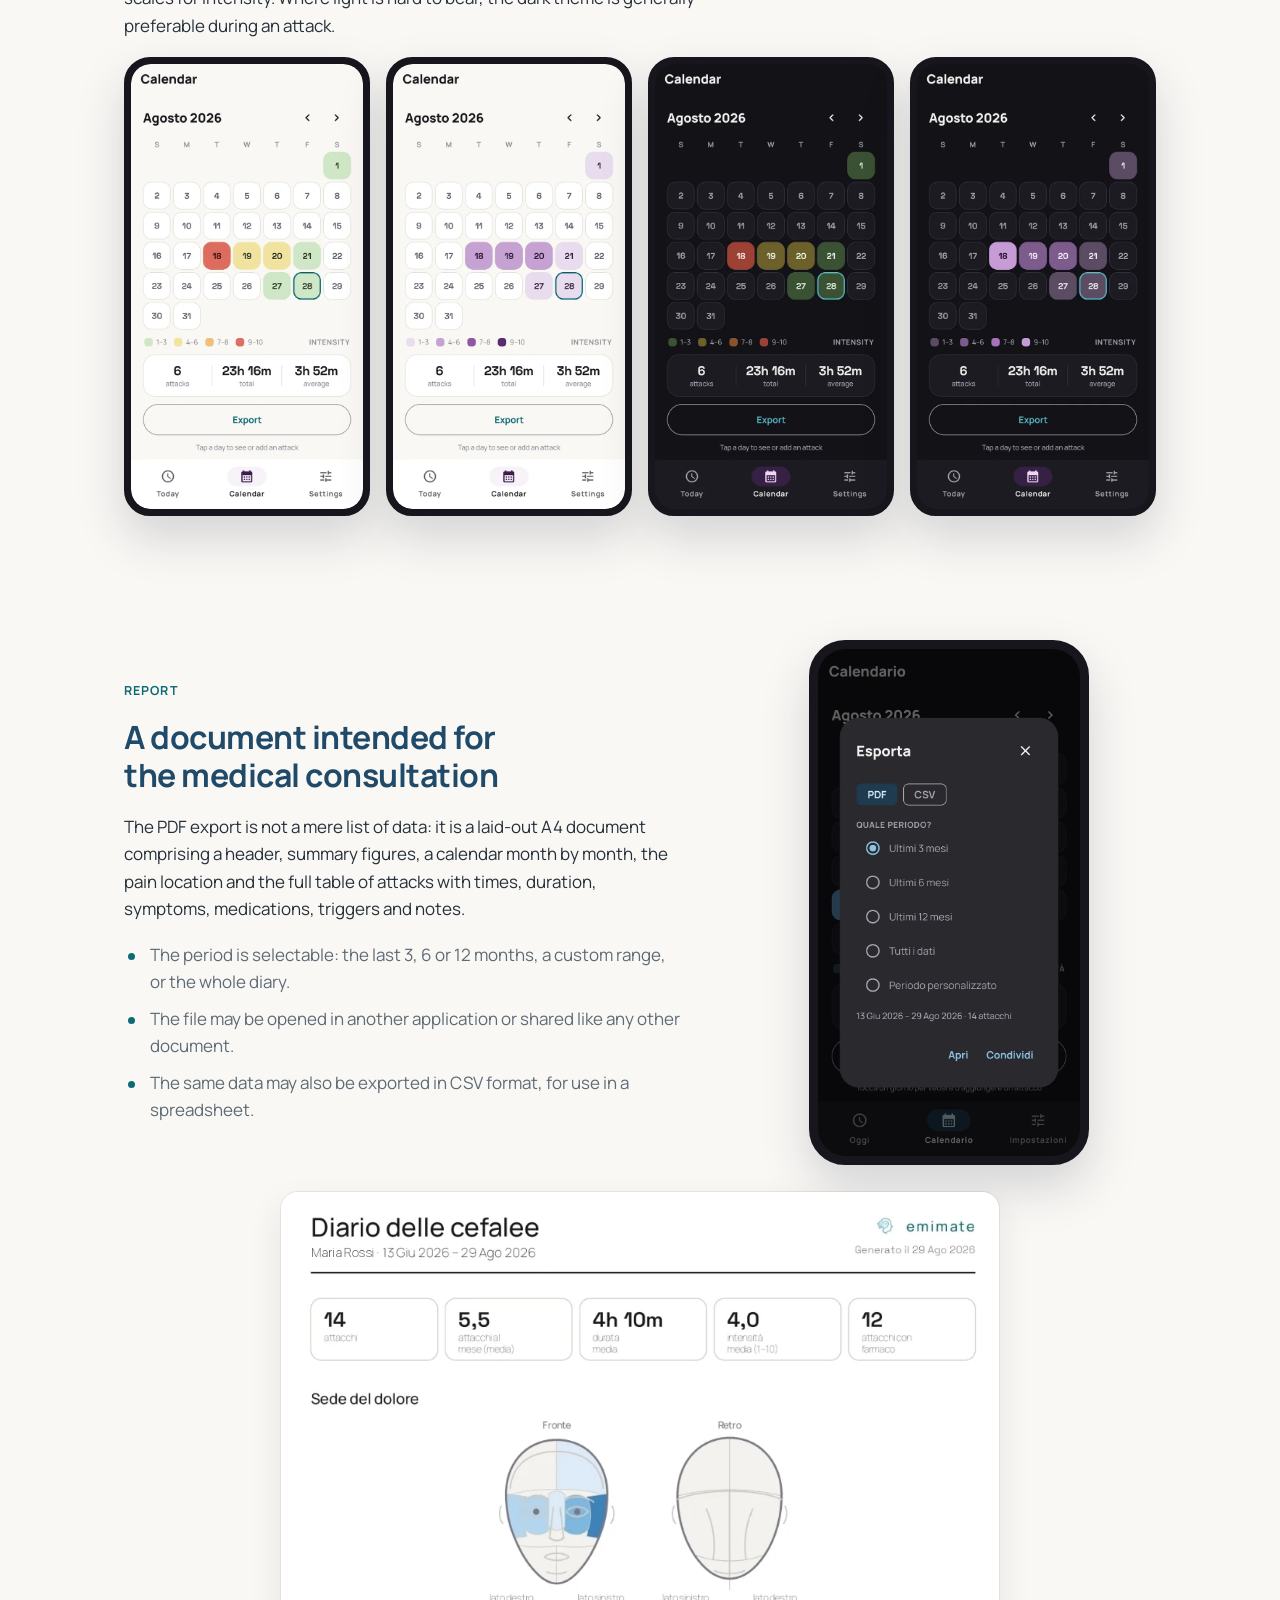
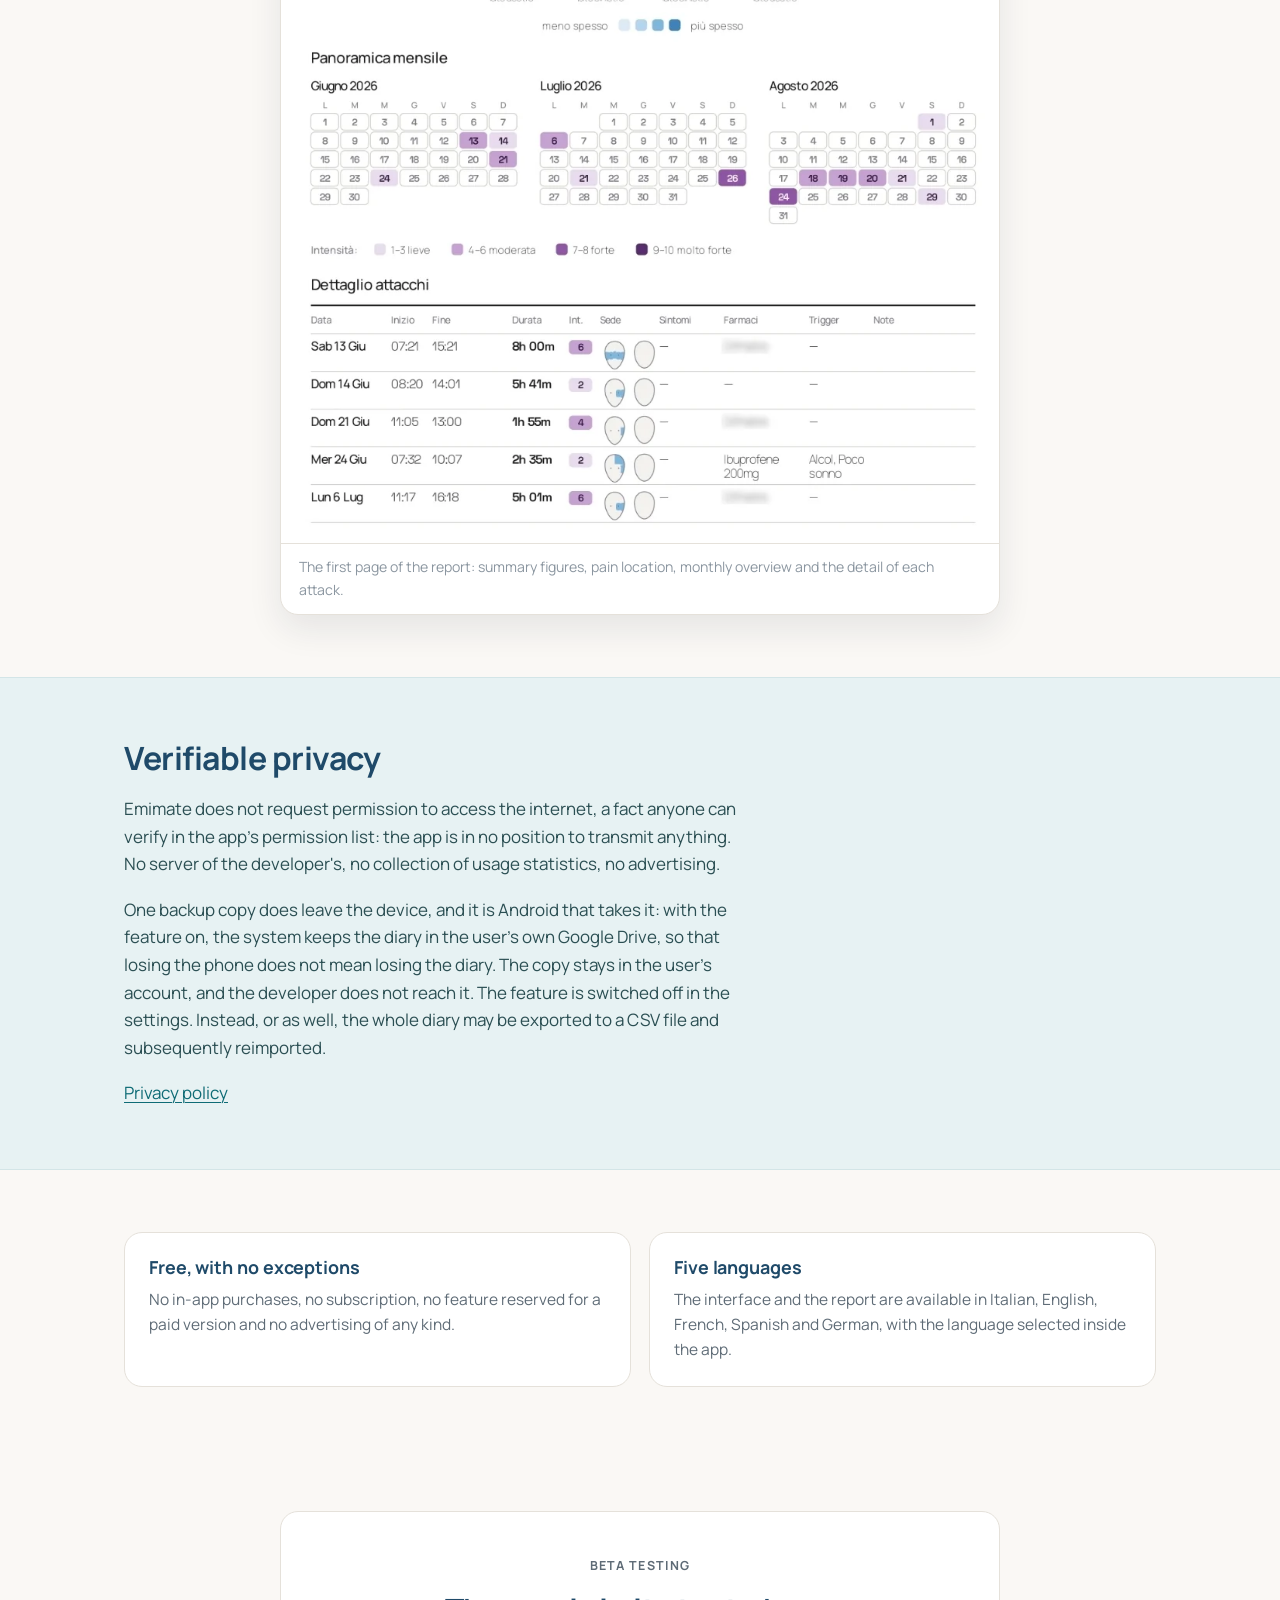
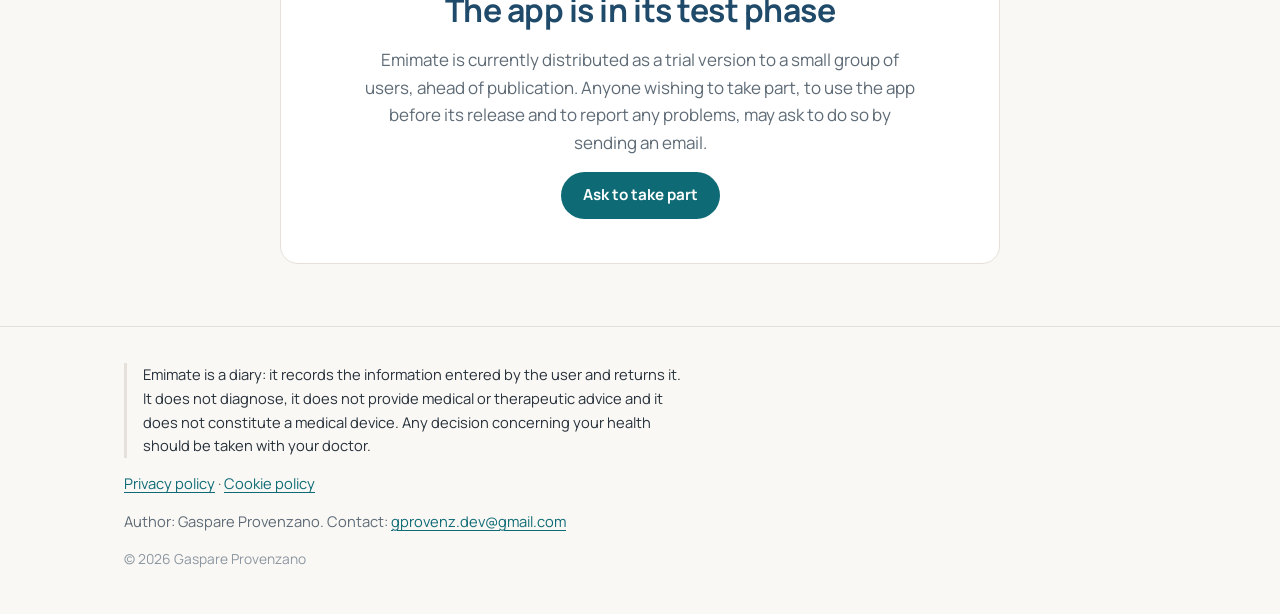
==== commit d619413c: "Say that Android keeps a copy, in both policies and on both home pages Version 1.5.0 of the app turn" ====
--- a/en/index.html
+++ b/en/index.html
@@ -195,10 +195,13 @@
     <div class="wrap">
       <h2>Verifiable privacy</h2>
       <p>Emimate does not request permission to access the internet, a fact anyone can verify in
-        the app's permission list. There is no server to receive the data: no cloud service, no
-        collection of usage statistics, no automatic backup to online services.</p>
-      <p>The diary is held solely on the device. Should the phone be replaced, the whole diary may
-        be exported to a CSV file and subsequently reimported.</p>
+        the app's permission list: the app is in no position to transmit anything. No server of the
+        developer's, no collection of usage statistics, no advertising.</p>
+      <p>One backup copy does leave the device, and it is Android that takes it: with the feature
+        on, the system keeps the diary in the user's own Google Drive, so that losing the phone does
+        not mean losing the diary. The copy stays in the user's account, and the developer does not
+        reach it. The feature is switched off in the settings. Instead, or as well, the whole diary
+        may be exported to a CSV file and subsequently reimported.</p>
       <p><a href="privacy.html">Privacy policy</a></p>
     </div>
   </section>
--- a/assets/style.css
+++ b/assets/style.css
@@ -446,6 +446,13 @@
   margin-right: 8px;
 }
 
+/* The lettered parts inside a numbered section. Every heading is margin: 0 by default, so
+   without this they sit flush against the paragraph above and read as part of it. */
+.legal h3 {
+  margin-top: 26px;
+  font-size: 1.06rem;
+}
+
 .legal p,
 .legal ul {
   margin-top: 14px;
